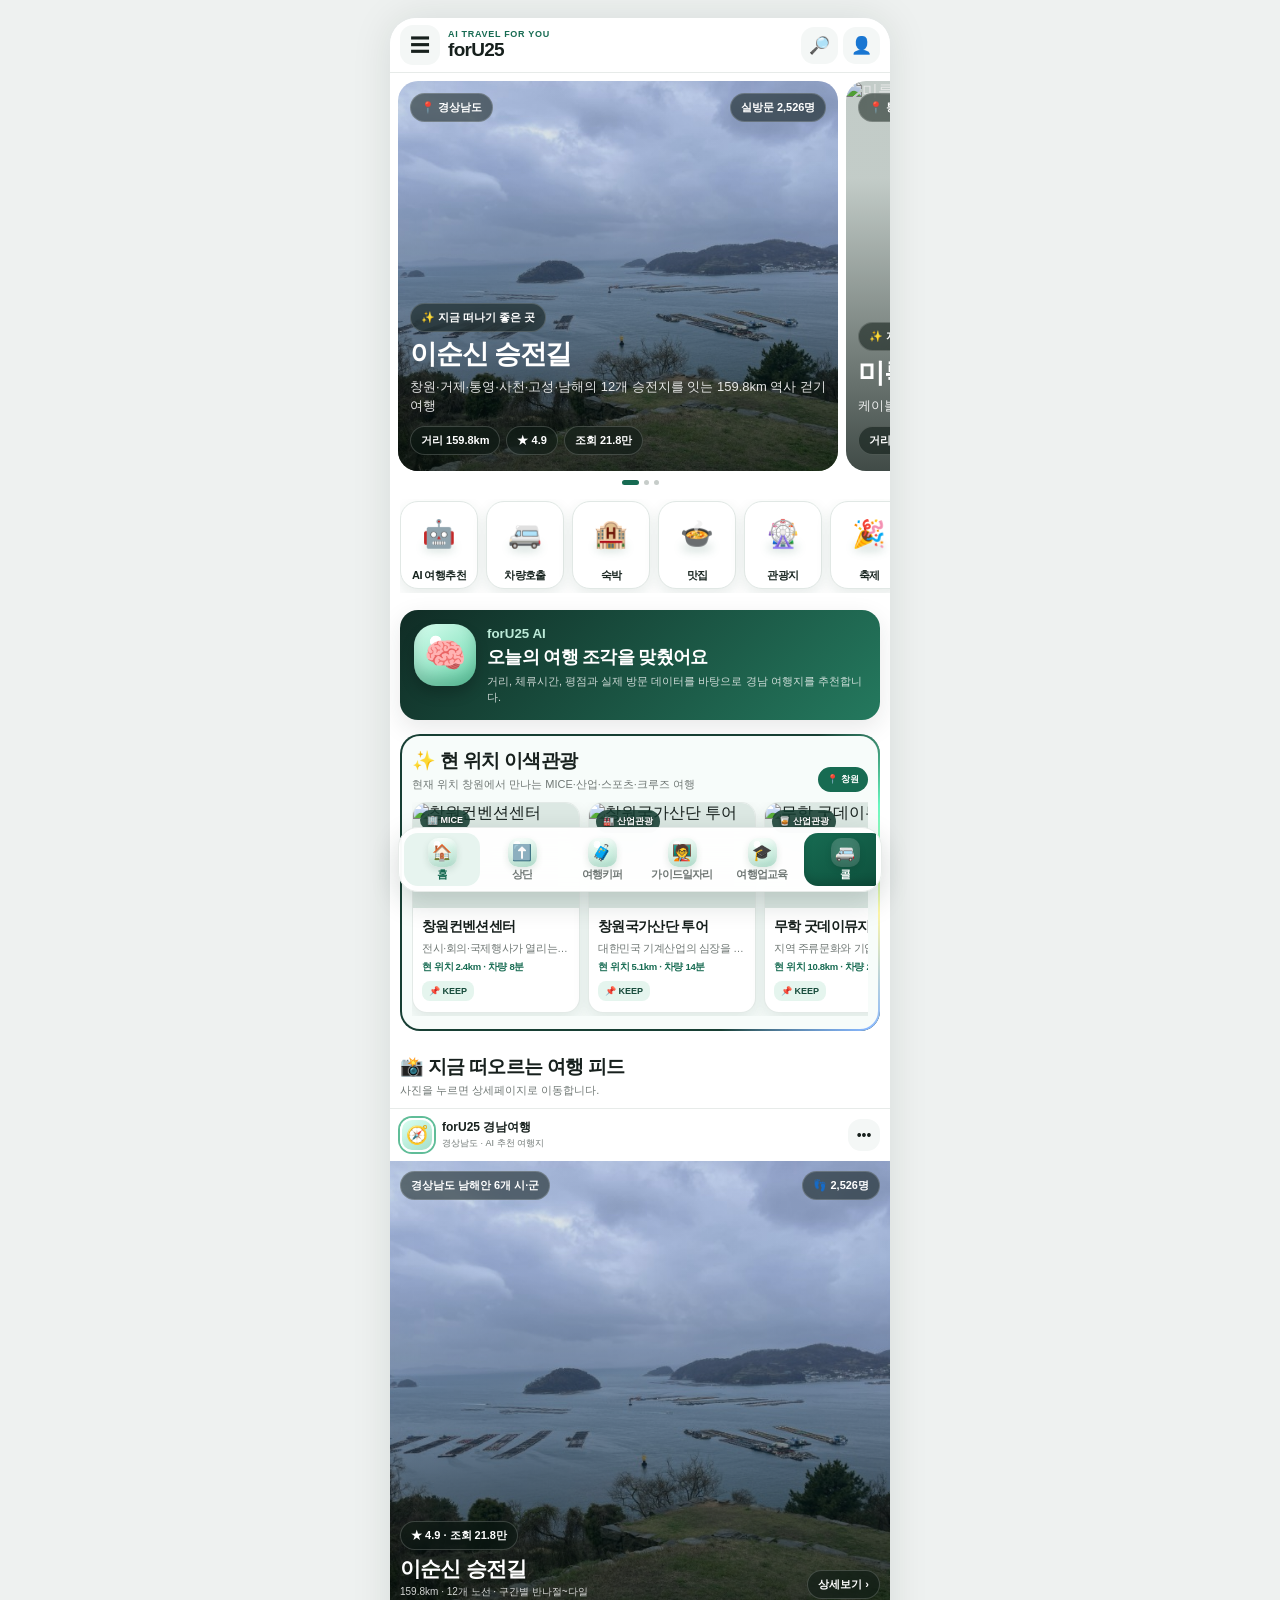
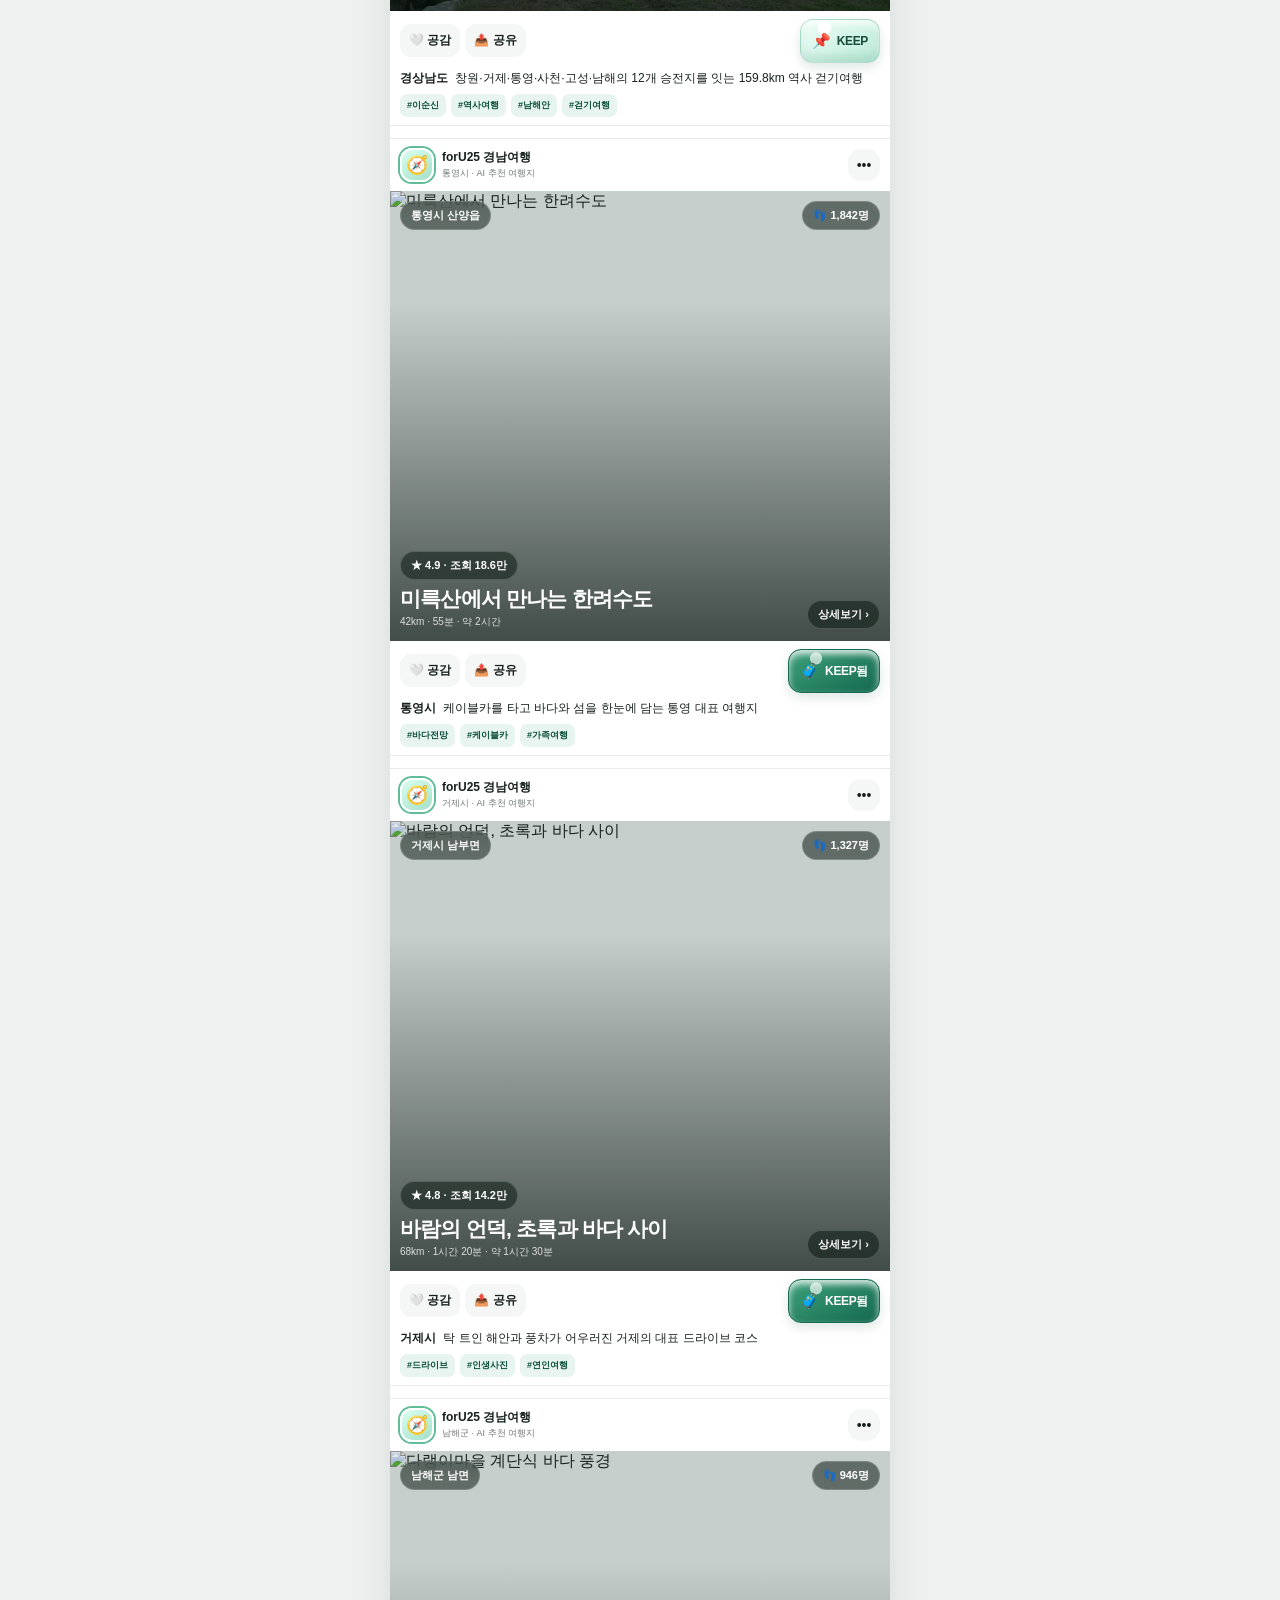
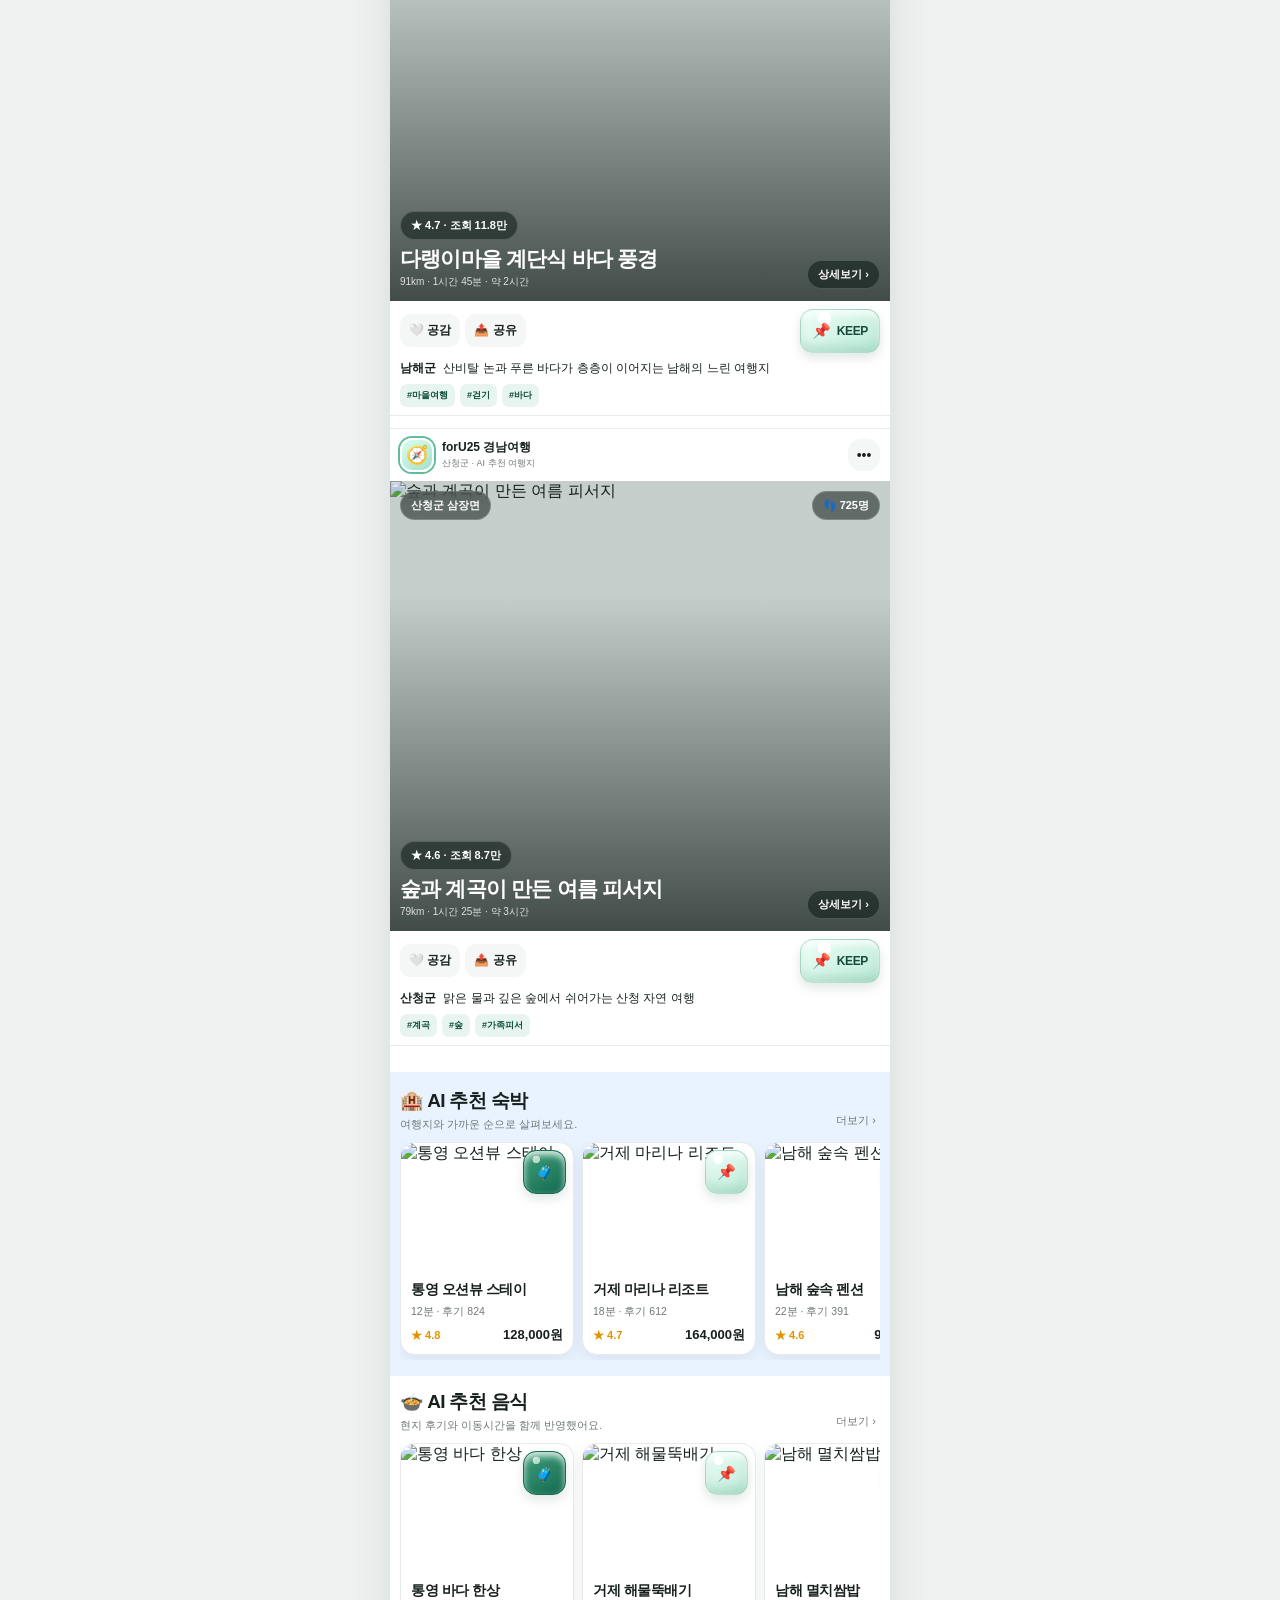
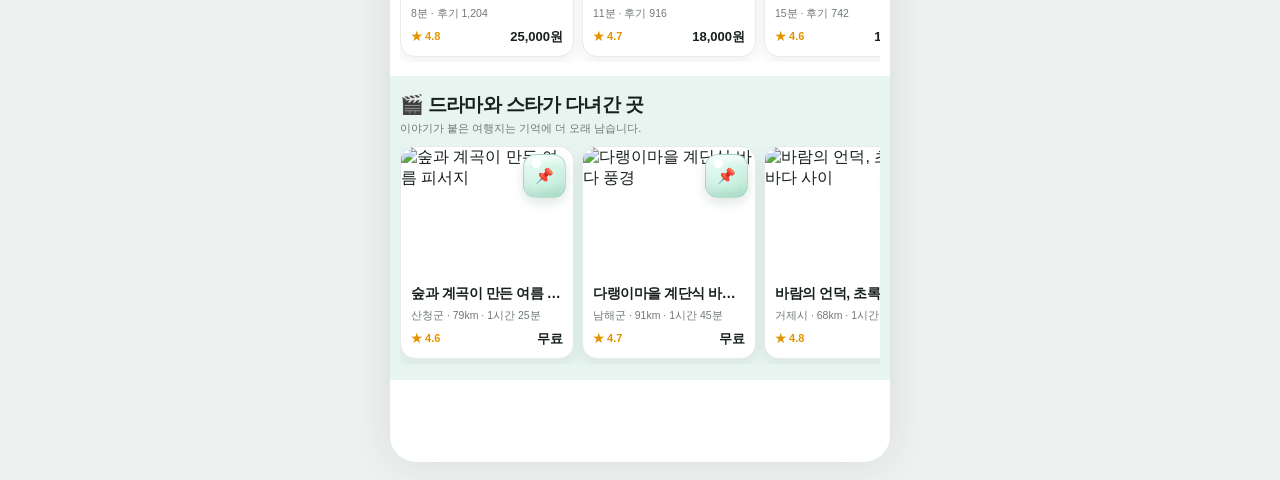
==== index.html @ efe0fae8 "Load improved mobile readability styles" ====
<!DOCTYPE html>
<html lang="ko">
<head>
  <meta charset="UTF-8">
  <meta name="viewport"
        content="width=device-width, initial-scale=1, maximum-scale=1, viewport-fit=cover">
  <meta name="theme-color" content="#ffffff">
  <meta name="description" content="forU25 AI 관광·여행 차량 예약 모바일 웹앱">
  <title>forU25</title>

  <link rel="preconnect" href="https://images.unsplash.com">
  <link rel="preconnect" href="https://upload.wikimedia.org">
  <link rel="preconnect" href="https://tong.visitkorea.or.kr">
  <link rel="stylesheet" href="css/style.css?v=202608241522">
  <link rel="stylesheet" href="css/foru25-enhancements.css?v=202608241522">
  <link rel="stylesheet" href="css/foru25-visual-fixes.css?v=202608241522">
  <link rel="stylesheet" href="css/foru25-keeper-delete.css?v=202608241522">
  <link rel="stylesheet" href="css/foru25-home-fixes.css?v=202608241522">
  <link rel="stylesheet" href="css/foru25-mobile-ux-fixes.css?v=202608241522">
  <link rel="stylesheet" href="css/foru25-readable-type.css?v=202608241522">
  <link rel="stylesheet" href="css/foru25-readable-panels.css?v=202608241522">
</head>
<body>
  <div id="app"></div>

  <script src="js/data.js?v=202608241522"></script>
  <script src="js/foru25-data.js?v=202608241522"></script>
  <script src="js/foru25-visual-fixes.js?v=202608241522"></script>
  <script src="js/foru25-home-data-fixes.js?v=202608241522"></script>

  <script src="js/app.js?v=202608241522"></script>
  <script src="js/foru25-enhancements.js?v=202608241522"></script>
  <script src="js/foru25-user-images-and-delete.js?v=202608241522"></script>
  <script src="js/foru25-home-ui-fixes.js?v=202608241522"></script>
  <script src="js/foru25-interaction-fixes.js?v=202608241522"></script>
  <script src="js/foru25-scroll-position-fixes.js?v=202608241522"></script>
</body>
</html>
---- css/style.css ----
* {
  box-sizing: border-box;
}

:root {
  --ink: #17201d;
  --muted: #707875;
  --line: #e7ebe9;
  --soft: #f4f7f6;
  --white: #ffffff;
  --green: #176b52;
  --green-dark: #0d4f3b;
  --green-soft: #e7f4ef;
  --blue-soft: #e9f3ff;
  --yellow-soft: #fff4d6;
  --coral: #ff715b;
  --shadow: 0 8px 24px rgba(25, 43, 36, 0.10);
}

html {
  scroll-behavior: smooth;
  background: #eef1f0;
}

body {
  margin: 0;
  color: var(--ink);
  background: #eef1f0;
  font-family:
    Pretendard,
    -apple-system,
    BlinkMacSystemFont,
    "Segoe UI",
    sans-serif;
  overflow-x: hidden;
}

button,
input,
select,
textarea {
  font: inherit;
}

button,
a {
  -webkit-tap-highlight-color: transparent;
}

button {
  color: inherit;
  cursor: pointer;
}

a {
  color: inherit;
  text-decoration: none;
}

img {
  display: block;
  max-width: 100%;
}

.app-shell {
  width: min(100%, 500px);
  min-height: 100vh;
  margin: 0 auto;
  overflow: hidden;
  background: var(--white);
  box-shadow: 0 0 40px rgba(20, 40, 32, 0.10);
}

.app-main {
  min-height: 100vh;
  padding-bottom: 82px;
}

.topbar {
  position: sticky;
  top: 0;
  z-index: 100;
  display: grid;
  grid-template-columns: 42px 1fr auto;
  min-height: 54px;
  padding: 7px 10px;
  align-items: center;
  gap: 6px;
  background: rgba(255, 255, 255, 0.96);
  border-bottom: 1px solid var(--line);
  backdrop-filter: blur(16px);
}

.brand {
  min-width: 0;
}

.brand small {
  display: block;
  color: var(--green);
  font-size: 9px;
  font-weight: 900;
  letter-spacing: 0.7px;
}

.brand strong {
  display: block;
  overflow: hidden;
  font-size: 19px;
  letter-spacing: -0.7px;
  text-overflow: ellipsis;
  white-space: nowrap;
}

.icon-button {
  display: grid;
  width: 40px;
  height: 40px;
  padding: 0;
  place-items: center;
  background: var(--soft);
  border: 0;
  border-radius: 13px;
  font-size: 20px;
}

.top-actions {
  display: flex;
  gap: 5px;
}

.top-actions .icon-button {
  width: 37px;
  height: 37px;
  font-size: 17px;
}

.hero-slider,
.horizontal-list,
.story-row,
.gallery-slider {
  display: flex;
  overflow-x: auto;
  scroll-snap-type: x mandatory;
  scrollbar-width: none;
  overscroll-behavior-inline: contain;
}

.hero-slider::-webkit-scrollbar,
.horizontal-list::-webkit-scrollbar,
.story-row::-webkit-scrollbar,
.gallery-slider::-webkit-scrollbar {
  display: none;
}

.hero-slider {
  gap: 8px;
  padding: 8px 8px 4px;
}

.hero-card {
  position: relative;
  flex: 0 0 91%;
  min-height: 390px;
  overflow: hidden;
  color: white;
  background: #d8e1dd;
  border-radius: 20px;
  scroll-snap-align: center;
}

.hero-card img {
  width: 100%;
  height: 390px;
  object-fit: cover;
}

.hero-card::after,
.feed-media::after,
.gallery-item::after {
  position: absolute;
  inset: 0;
  content: "";
  pointer-events: none;
  background: linear-gradient(
    to bottom,
    rgba(6, 17, 13, 0.10) 25%,
    rgba(6, 17, 13, 0.72) 100%
  );
}

.hero-top,
.hero-bottom {
  position: absolute;
  right: 12px;
  left: 12px;
  z-index: 2;
}

.hero-top {
  top: 12px;
  display: flex;
  justify-content: space-between;
}

.hero-bottom {
  bottom: 16px;
}

.pill {
  display: inline-flex;
  min-height: 28px;
  padding: 6px 10px;
  align-items: center;
  gap: 4px;
  color: white;
  background: rgba(12, 25, 20, 0.54);
  border: 1px solid rgba(255, 255, 255, 0.18);
  border-radius: 999px;
  font-size: 11px;
  font-weight: 800;
  backdrop-filter: blur(8px);
}

.hero-bottom h2 {
  margin: 7px 0 7px;
  font-size: 27px;
  line-height: 1.18;
  letter-spacing: -1.2px;
}

.hero-bottom p {
  margin: 0;
  color: rgba(255, 255, 255, 0.88);
  font-size: 13px;
  line-height: 1.45;
}

.meta-row {
  display: flex;
  margin-top: 10px;
  flex-wrap: wrap;
  gap: 6px;
}

.dots {
  display: flex;
  padding: 5px 0 7px;
  justify-content: center;
  gap: 5px;
}

.dot {
  width: 5px;
  height: 5px;
  background: #c7cdca;
  border-radius: 50%;
}

.dot.active {
  width: 17px;
  background: var(--green);
  border-radius: 999px;
}

.section {
  padding: 13px 10px 4px;
}

.section.compact {
  padding-top: 7px;
}

.section.soft-blue {
  margin-top: 10px;
  padding-top: 16px;
  padding-bottom: 16px;
  background: var(--blue-soft);
}

.section.soft-green {
  margin-top: 10px;
  padding-top: 16px;
  padding-bottom: 16px;
  background: var(--green-soft);
}

.section-title {
  display: flex;
  margin-bottom: 10px;
  align-items: flex-end;
  justify-content: space-between;
  gap: 10px;
}

.section-title h2,
.section-title h3 {
  margin: 0;
  letter-spacing: -0.7px;
}

.section-title h2 {
  font-size: 19px;
}

.section-title h3 {
  font-size: 17px;
}

.section-title p {
  margin: 3px 0 0;
  color: var(--muted);
  font-size: 11px;
}

.more-button {
  padding: 4px;
  color: var(--muted);
  background: transparent;
  border: 0;
  font-size: 11px;
}

.story-row {
  gap: 7px;
  padding: 2px 0 4px;
}

.story {
  flex: 0 0 68px;
  min-width: 0;
  padding: 0;
  color: var(--ink);
  text-align: center;
  background: transparent;
  border: 0;
  appearance: none;
  scroll-snap-align: start;
}

.story-icon {
  display: grid;
  width: 60px;
  height: 60px;
  margin: 0 auto 6px;
  place-items: center;
  background:
    radial-gradient(circle at 31% 23%, rgba(255,255,255,.95) 0 9%, transparent 10%),
    linear-gradient(145deg, #edfff8, #aee5cf);
  border: 1px solid rgba(79, 166, 131, 0.22);
  border-radius: 21px;
  box-shadow:
    inset 0 -9px 14px rgba(14, 95, 67, 0.15),
    inset 0 5px 9px rgba(255, 255, 255, 0.82),
    0 6px 13px rgba(27, 74, 57, 0.13);
  font-size: 31px;
  line-height: 1;
  transform: translateZ(0);
}

.story:nth-child(2n) .story-icon {
  background:
    radial-gradient(circle at 34% 26%, #ffffff 0 10%, transparent 11%),
    linear-gradient(145deg, #fff6d9, #ffe29c);
}

.story:nth-child(3n) .story-icon {
  background:
    radial-gradient(circle at 34% 26%, #ffffff 0 10%, transparent 11%),
    linear-gradient(145deg, #e8f1ff, #bed8ff);
}

.story > span:last-child {
  display: block;
  overflow: hidden;
  font-size: 10px;
  font-weight: 800;
  line-height: 1.25;
  text-overflow: ellipsis;
  white-space: nowrap;
}

.story .story-icon {
  display: grid;
  font-size: 31px;
  line-height: 1;
  overflow: visible;
  text-overflow: clip;
  white-space: normal;
}

.ai-banner {
  display: grid;
  padding: 14px;
  grid-template-columns: 62px 1fr;
  gap: 11px;
  background: linear-gradient(135deg, #102c25, #24795e);
  border-radius: 18px;
  color: white;
  box-shadow: var(--shadow);
}

.ai-orb {
  display: grid;
  width: 62px;
  height: 62px;
  place-items: center;
  background:
    radial-gradient(circle at 35% 28%, white 0 9%, transparent 10%),
    linear-gradient(145deg, #d8fff0, #68d5ab);
  border-radius: 22px;
  box-shadow:
    inset 0 -10px 14px rgba(4, 65, 43, 0.22),
    0 8px 14px rgba(0, 0, 0, 0.18);
  font-size: 34px;
}

.ai-banner small {
  color: #bcead8;
  font-weight: 800;
}

.ai-banner h2 {
  margin: 3px 0 5px;
  font-size: 18px;
  letter-spacing: -0.7px;
}

.ai-banner p {
  margin: 0;
  color: rgba(255, 255, 255, 0.78);
  font-size: 11px;
  line-height: 1.45;
}

.feed-card {
  margin: 0 -10px 12px;
  padding-bottom: 8px;
  background: white;
  border-top: 1px solid var(--line);
  border-bottom: 1px solid var(--line);
}

.feed-header {
  display: flex;
  padding: 9px 10px;
  align-items: center;
  justify-content: space-between;
  gap: 10px;
}

.feed-user {
  display: flex;
  min-width: 0;
  align-items: center;
  gap: 8px;
}

.avatar {
  display: grid;
  width: 34px;
  height: 34px;
  flex: 0 0 auto;
  place-items: center;
  background: linear-gradient(145deg, #d9fff1, #a5dfc9);
  border: 2px solid white;
  border-radius: 12px;
  box-shadow: 0 0 0 2px #60bd98;
  font-size: 18px;
}

.feed-user strong,
.feed-user small {
  display: block;
}

.feed-user strong {
  font-size: 12px;
}

.feed-user small {
  margin-top: 1px;
  color: var(--muted);
  font-size: 9px;
}

.feed-media {
  position: relative;
  min-height: 450px;
  overflow: hidden;
  background: #dce4e1;
  cursor: pointer;
}

.feed-media img {
  width: 100%;
  height: 450px;
  object-fit: cover;
}

.feed-overlay-top,
.feed-overlay-bottom {
  position: absolute;
  right: 10px;
  left: 10px;
  z-index: 2;
  display: flex;
  justify-content: space-between;
  gap: 6px;
}

.feed-overlay-top {
  top: 10px;
}

.feed-overlay-bottom {
  bottom: 12px;
  align-items: flex-end;
}

.feed-place {
  max-width: 72%;
  color: white;
}

.feed-place h3 {
  margin: 5px 0 2px;
  font-size: 21px;
  letter-spacing: -0.8px;
}

.feed-place p {
  margin: 0;
  color: rgba(255, 255, 255, 0.82);
  font-size: 10px;
}

.feed-actions {
  display: flex;
  padding: 8px 10px 2px;
  align-items: center;
  justify-content: space-between;
}

.feed-actions-left {
  display: flex;
  gap: 5px;
}

.feed-action {
  display: inline-flex;
  min-height: 33px;
  padding: 6px 9px;
  align-items: center;
  gap: 4px;
  background: var(--soft);
  border: 0;
  border-radius: 11px;
  font-size: 12px;
  font-weight: 800;
}

.feed-caption {
  padding: 4px 10px 2px;
  font-size: 12px;
  line-height: 1.5;
}

.feed-caption strong {
  margin-right: 4px;
}

.tags {
  display: flex;
  padding: 5px 10px 0;
  flex-wrap: wrap;
  gap: 5px;
}

.tag {
  padding: 5px 7px;
  color: var(--green-dark);
  background: var(--green-soft);
  border-radius: 7px;
  font-size: 9px;
  font-weight: 800;
}

.horizontal-list {
  gap: 8px;
  padding-bottom: 5px;
}

.mini-card {
  flex: 0 0 174px;
  overflow: hidden;
  background: white;
  border: 1px solid var(--line);
  border-radius: 15px;
  box-shadow: 0 5px 14px rgba(25, 43, 36, 0.07);
  scroll-snap-align: start;
  cursor: pointer;
}

.mini-card.wide {
  flex-basis: 220px;
}

.mini-card img {
  width: 100%;
  height: 128px;
  object-fit: cover;
}

.mini-card-body {
  padding: 9px;
}

.mini-card-body h3 {
  margin: 0 0 5px;
  overflow: hidden;
  font-size: 13px;
  letter-spacing: -0.4px;
  text-overflow: ellipsis;
  white-space: nowrap;
}

.mini-card-body p {
  margin: 0;
  color: var(--muted);
  font-size: 9px;
  line-height: 1.4;
}

.price-row {
  display: flex;
  margin-top: 7px;
  align-items: center;
  justify-content: space-between;
  gap: 5px;
}

.price-row strong {
  font-size: 12px;
}

.rating {
  color: #e49300;
  font-size: 10px;
  font-weight: 900;
}

.bottom-nav {
  position: fixed;
  right: 50%;
  bottom: max(8px, env(safe-area-inset-bottom));
  z-index: 120;
  display: grid;
  width: min(calc(100% - 16px), 484px);
  min-height: 63px;
  padding: 6px;
  grid-template-columns: repeat(4, 1fr);
  background: rgba(255, 255, 255, 0.96);
  border: 1px solid var(--line);
  border-radius: 20px;
  box-shadow: 0 10px 28px rgba(17, 40, 31, 0.18);
  transform: translateX(50%);
  backdrop-filter: blur(18px);
}

.nav-button {
  display: flex;
  min-width: 0;
  padding: 5px 2px;
  align-items: center;
  flex-direction: column;
  justify-content: center;
  gap: 2px;
  background: transparent;
  border: 0;
  border-radius: 14px;
  color: var(--muted);
}

.nav-button .nav-icon {
  font-size: 21px;
}

.nav-button span:last-child {
  font-size: 9px;
  font-weight: 900;
}

.nav-button.active {
  color: var(--green);
  background: var(--green-soft);
}

.nav-button.call {
  color: white;
  background: linear-gradient(145deg, var(--green), var(--green-dark));
  box-shadow: inset 0 -5px 9px rgba(0, 0, 0, 0.14);
}

.page-hero {
  position: relative;
  min-height: 250px;
  overflow: hidden;
  color: white;
  background: #dce4e1;
}

.page-hero img {
  width: 100%;
  height: 260px;
  object-fit: cover;
}

.page-hero::after {
  position: absolute;
  inset: 0;
  content: "";
  background: linear-gradient(to bottom, rgba(4, 17, 12, 0.08), rgba(4, 17, 12, 0.75));
}

.page-hero-content {
  position: absolute;
  right: 12px;
  bottom: 16px;
  left: 12px;
  z-index: 2;
}

.page-hero-content h1 {
  margin: 5px 0;
  font-size: 27px;
  letter-spacing: -1.1px;
}

.page-hero-content p {
  margin: 0;
  color: rgba(255, 255, 255, 0.83);
  font-size: 11px;
}

.stat-grid {
  display: grid;
  gap: 1px;
  background: var(--line);
  border-top: 1px solid var(--line);
  border-bottom: 1px solid var(--line);
  grid-template-columns: repeat(4, 1fr);
}

.stat {
  padding: 11px 4px;
  text-align: center;
  background: white;
}

.stat small,
.stat strong {
  display: block;
}

.stat small {
  color: var(--muted);
  font-size: 8px;
}

.stat strong {
  margin-top: 3px;
  font-size: 11px;
}

.gallery-slider {
  gap: 6px;
  padding: 8px;
}

.gallery-item {
  position: relative;
  flex: 0 0 86%;
  height: 340px;
  overflow: hidden;
  border-radius: 18px;
  scroll-snap-align: center;
}

.gallery-item img {
  width: 100%;
  height: 100%;
  object-fit: cover;
}

.form-card,
.summary-card,
.profile-card,
.dashboard-card {
  margin: 8px 10px;
  padding: 13px;
  background: white;
  border: 1px solid var(--line);
  border-radius: 17px;
  box-shadow: 0 5px 15px rgba(25, 43, 36, 0.06);
}

.form-group {
  margin-bottom: 12px;
}

.form-group:last-child {
  margin-bottom: 0;
}

.form-group label {
  display: block;
  margin-bottom: 6px;
  font-size: 11px;
  font-weight: 900;
}

.form-control {
  width: 100%;
  min-height: 46px;
  padding: 10px 12px;
  color: var(--ink);
  background: var(--soft);
  border: 1px solid var(--line);
  border-radius: 12px;
  outline: none;
}

.check-grid {
  display: grid;
  gap: 7px;
  grid-template-columns: repeat(2, 1fr);
}

.check-card {
  position: relative;
}

.check-card input {
  position: absolute;
  opacity: 0;
}

.check-card label {
  display: flex;
  min-height: 62px;
  margin: 0;
  padding: 10px;
  align-items: center;
  gap: 8px;
  background: var(--soft);
  border: 1px solid var(--line);
  border-radius: 13px;
  cursor: pointer;
}

.check-card input:checked + label {
  color: var(--green-dark);
  background: var(--green-soft);
  border-color: #80c7aa;
}

.primary-button,
.secondary-button {
  display: flex;
  width: 100%;
  min-height: 49px;
  padding: 11px 14px;
  align-items: center;
  justify-content: center;
  gap: 7px;
  border: 0;
  border-radius: 14px;
  font-weight: 900;
}

.primary-button {
  color: white;
  background: linear-gradient(145deg, var(--green), var(--green-dark));
  box-shadow: 0 8px 17px rgba(23, 107, 82, 0.24);
}

.secondary-button {
  color: var(--green-dark);
  background: var(--green-soft);
}

.vehicle-card {
  position: relative;
  margin: 8px 10px;
  overflow: hidden;
  background: white;
  border: 1px solid var(--line);
  border-radius: 18px;
  box-shadow: var(--shadow);
  cursor: pointer;
}

.vehicle-card img {
  width: 100%;
  height: 210px;
  object-fit: cover;
}

.vehicle-badges {
  position: absolute;
  top: 10px;
  left: 10px;
  display: flex;
  gap: 5px;
}

.badge {
  padding: 6px 8px;
  color: white;
  background: rgba(10, 25, 19, 0.64);
  border-radius: 999px;
  font-size: 9px;
  font-weight: 900;
  backdrop-filter: blur(8px);
}

.badge.ad {
  background: #ff715b;
}

.vehicle-body {
  padding: 12px;
}

.vehicle-title-row {
  display: flex;
  align-items: flex-start;
  justify-content: space-between;
  gap: 10px;
}

.vehicle-title-row h2 {
  margin: 0;
  font-size: 16px;
}

.vehicle-title-row strong {
  flex: 0 0 auto;
  color: var(--green-dark);
  font-size: 15px;
}

.vehicle-body p {
  margin: 5px 0 0;
  color: var(--muted);
  font-size: 10px;
}

.summary-list {
  margin: 0;
  padding: 0;
  list-style: none;
}

.summary-list li {
  display: flex;
  padding: 10px 0;
  align-items: flex-start;
  justify-content: space-between;
  gap: 15px;
  border-bottom: 1px solid var(--line);
  font-size: 11px;
}

.summary-list li:last-child {
  border-bottom: 0;
}

.summary-list span {
  color: var(--muted);
}

.map-placeholder {
  position: relative;
  min-height: 220px;
  overflow: hidden;
  background:
    linear-gradient(45deg, transparent 46%, rgba(23, 107, 82, 0.12) 47% 53%, transparent 54%),
    linear-gradient(-45deg, transparent 46%, rgba(23, 107, 82, 0.08) 47% 53%, transparent 54%),
    #e9f3ef;
  background-size: 42px 42px;
  border-radius: 16px;
}

.map-route {
  position: absolute;
  top: 48%;
  left: 12%;
  width: 74%;
  height: 4px;
  background: var(--green);
  border-radius: 999px;
  transform: rotate(-8deg);
}

.map-pin {
  position: absolute;
  display: grid;
  width: 38px;
  height: 38px;
  place-items: center;
  background: white;
  border-radius: 14px;
  box-shadow: var(--shadow);
  font-size: 20px;
}

.map-pin.start {
  top: 64%;
  left: 8%;
}

.map-pin.end {
  top: 24%;
  right: 8%;
}

.success-orb {
  display: grid;
  width: 104px;
  height: 104px;
  margin: 28px auto 14px;
  place-items: center;
  background:
    radial-gradient(circle at 35% 28%, white 0 8%, transparent 9%),
    linear-gradient(145deg, #dffff3, #6fd5ad);
  border-radius: 34px;
  box-shadow:
    inset 0 -14px 20px rgba(12, 99, 67, 0.18),
    0 14px 25px rgba(18, 96, 67, 0.18);
  font-size: 54px;
}

.center-message {
  padding: 0 20px 20px;
  text-align: center;
}

.center-message h1 {
  margin: 0 0 6px;
  font-size: 24px;
  letter-spacing: -1px;
}

.center-message p {
  margin: 0;
  color: var(--muted);
  font-size: 11px;
  line-height: 1.5;
}

.profile-head {
  display: flex;
  align-items: center;
  gap: 12px;
}

.profile-avatar {
  display: grid;
  width: 70px;
  height: 70px;
  place-items: center;
  background: linear-gradient(145deg, #dffff3, #9bdec4);
  border-radius: 24px;
  box-shadow:
    inset 0 -9px 12px rgba(17, 96, 67, 0.13),
    0 8px 17px rgba(17, 96, 67, 0.13);
  font-size: 38px;
}

.profile-head h1 {
  margin: 0 0 4px;
  font-size: 20px;
}

.profile-head p {
  margin: 0;
  color: var(--muted);
  font-size: 10px;
}

.menu-list {
  margin: 8px 10px;
  overflow: hidden;
  border: 1px solid var(--line);
  border-radius: 17px;
}

.menu-item {
  display: flex;
  width: 100%;
  min-height: 52px;
  padding: 10px 12px;
  align-items: center;
  justify-content: space-between;
  background: white;
  border: 0;
  border-bottom: 1px solid var(--line);
  text-align: left;
}

.menu-item:last-child {
  border-bottom: 0;
}

.menu-item strong {
  font-size: 12px;
}

.menu-item small {
  color: var(--muted);
  font-size: 9px;
}

.dashboard-grid {
  display: grid;
  margin: 8px 10px;
  gap: 8px;
  grid-template-columns: repeat(2, 1fr);
}

.dashboard-card {
  margin: 0;
  min-height: 105px;
}

.dashboard-card span {
  font-size: 27px;
}

.dashboard-card small {
  display: block;
  margin-top: 8px;
  color: var(--muted);
  font-size: 9px;
}

.dashboard-card strong {
  display: block;
  margin-top: 3px;
  font-size: 18px;
}

.empty-state {
  padding: 45px 25px;
  text-align: center;
}

.empty-state .ai-orb {
  margin: 0 auto 14px;
}

.empty-state h2 {
  margin: 0 0 6px;
}

.empty-state p {
  margin: 0;
  color: var(--muted);
  font-size: 11px;
  line-height: 1.5;
}

@media (min-width: 501px) {
  body {
    padding: 18px 0;
  }

  .app-shell {
    min-height: calc(100vh - 36px);
    border-radius: 26px;
  }

  .topbar {
    border-radius: 26px 26px 0 0;
  }
}


/* TOURFORU_QUICK_MENU_REFINEMENT */
.story-row {
  margin-right: -10px;
  padding-right: 10px;
}

.story:active .story-icon {
  transform: scale(0.94);
}

.destination-intro {
  padding: 12px 13px 14px;
  background: #ffffff;
  border-bottom: 1px solid var(--line);
}

.destination-intro h1 {
  margin: 8px 0 6px;
  font-size: 24px;
  line-height: 1.25;
  letter-spacing: -1px;
}

.destination-intro p {
  margin: 0;
  color: var(--muted);
  font-size: 11px;
  line-height: 1.6;
}

.travel-highlight-grid {
  display: grid;
  gap: 7px;
  grid-template-columns: repeat(3, 1fr);
}

.travel-highlight {
  min-height: 105px;
  padding: 11px 8px;
  background: var(--soft);
  border: 1px solid var(--line);
  border-radius: 14px;
}

.travel-highlight span {
  display: block;
  margin-bottom: 7px;
  font-size: 24px;
}

.travel-highlight strong {
  display: block;
  margin-bottom: 4px;
  font-size: 11px;
}

.travel-highlight small {
  display: block;
  color: var(--muted);
  font-size: 9px;
  line-height: 1.4;
}

.itinerary-card {
  margin: 8px 10px;
  padding: 13px;
  background: linear-gradient(145deg, #f3fbf8, #e3f4ed);
  border: 1px solid #cfe6dc;
  border-radius: 17px;
}

.itinerary-head {
  display: flex;
  margin-bottom: 11px;
  align-items: center;
  gap: 9px;
}

.itinerary-head-icon {
  display: grid;
  width: 46px;
  height: 46px;
  flex: 0 0 auto;
  place-items: center;
  background: linear-gradient(145deg, #dffff3, #8edab9);
  border-radius: 16px;
  box-shadow:
    inset 0 -7px 10px rgba(16, 101, 69, 0.14),
    0 5px 11px rgba(16, 101, 69, 0.12);
  font-size: 25px;
}

.itinerary-head h2 {
  margin: 0 0 3px;
  font-size: 15px;
}

.itinerary-head p {
  margin: 0;
  color: var(--muted);
  font-size: 9px;
}

.itinerary-step {
  position: relative;
  display: grid;
  padding: 0 0 13px 54px;
  grid-template-columns: 1fr;
  min-height: 58px;
}

.itinerary-step:last-child {
  padding-bottom: 0;
}

.itinerary-step::before {
  position: absolute;
  top: 8px;
  bottom: -4px;
  left: 21px;
  width: 2px;
  content: "";
  background: #a9d7c3;
}

.itinerary-step:last-child::before {
  display: none;
}

.itinerary-time {
  position: absolute;
  top: 0;
  left: 0;
  display: grid;
  width: 44px;
  min-height: 38px;
  padding: 5px 2px;
  place-items: center;
  color: white;
  background: var(--green);
  border: 3px solid #eef9f4;
  border-radius: 13px;
  font-size: 9px;
  font-weight: 900;
  text-align: center;
  z-index: 2;
}

.itinerary-step strong {
  display: block;
  margin-bottom: 3px;
  font-size: 11px;
}

.itinerary-step p {
  margin: 0;
  color: var(--muted);
  font-size: 9px;
  line-height: 1.45;
}


/* TOURFORU_STORY_ICON_SIZE_FIX */
.story-icon {
  position: relative;
  isolation: isolate;
}

.story-icon::after {
  position: absolute;
  right: 8px;
  bottom: 6px;
  left: 8px;
  z-index: -1;
  height: 9px;
  content: "";
  background: rgba(17, 89, 63, 0.16);
  border-radius: 50%;
  filter: blur(4px);
}

.story:hover .story-icon {
  transform: translateY(-2px) scale(1.03);
}

.story:active .story-icon {
  transform: translateY(1px) scale(0.94);
}

.mini-card[data-route] {
  cursor: pointer;
  transition:
    transform 0.16s ease,
    box-shadow 0.16s ease;
}

.mini-card[data-route]:active {
  transform: scale(0.97);
}

.detail-main-image {
  position: relative;
  height: 310px;
  overflow: hidden;
  background: #dce4e1;
}

.detail-main-image img {
  width: 100%;
  height: 100%;
  object-fit: cover;
}

.detail-main-image::after {
  position: absolute;
  inset: 0;
  content: "";
  pointer-events: none;
  background:
    linear-gradient(
      to bottom,
      rgba(7, 20, 15, 0.05) 35%,
      rgba(7, 20, 15, 0.68) 100%
    );
}

.detail-main-overlay {
  position: absolute;
  right: 12px;
  bottom: 14px;
  left: 12px;
  z-index: 2;
  color: #ffffff;
}

.detail-main-overlay h1 {
  margin: 7px 0 4px;
  font-size: 25px;
  line-height: 1.2;
  letter-spacing: -1px;
}

.detail-main-overlay p {
  margin: 0;
  color: rgba(255, 255, 255, 0.84);
  font-size: 10px;
}

.detail-feature-grid {
  display: grid;
  gap: 7px;
  grid-template-columns: repeat(3, 1fr);
}

.detail-feature {
  min-height: 104px;
  padding: 11px 8px;
  background: var(--soft);
  border: 1px solid var(--line);
  border-radius: 14px;
}

.detail-feature span {
  display: block;
  margin-bottom: 7px;
  font-size: 25px;
}

.detail-feature strong {
  display: block;
  margin-bottom: 4px;
  font-size: 11px;
}

.detail-feature small {
  display: block;
  color: var(--muted);
  font-size: 9px;
  line-height: 1.45;
}


/* =========================================================
   TOURFORU UNIFIED KEEP & GUIDE PROTOTYPE
   ========================================================= */

.keep-3d-button {
  position: relative;
  z-index: 4;
  display: inline-flex;
  min-height: 36px;
  padding: 6px 9px;
  align-items: center;
  justify-content: center;
  gap: 5px;
  color: #174b3b;
  background:
    radial-gradient(circle at 30% 20%, #ffffff 0 10%, transparent 11%),
    linear-gradient(145deg, #effff9, #b9ead6);
  border: 1px solid rgba(37, 130, 94, 0.22);
  border-radius: 13px;
  box-shadow:
    inset 0 -6px 9px rgba(18, 103, 70, 0.13),
    inset 0 4px 7px rgba(255, 255, 255, 0.85),
    0 5px 11px rgba(17, 75, 54, 0.13);
  font-size: 9px;
  font-weight: 900;
}

.keep-3d-button.active {
  color: #ffffff;
  background:
    radial-gradient(circle at 30% 20%, rgba(255,255,255,.65) 0 8%, transparent 9%),
    linear-gradient(145deg, #3b9f78, #176b52);
  border-color: #176b52;
}

.keep-3d-icon {
  font-size: 18px;
  line-height: 1;
}

.mini-media-wrap {
  position: relative;
}

.mini-media-wrap > .keep-3d-button {
  position: absolute;
  top: 7px;
  right: 7px;
  min-width: 37px;
  min-height: 37px;
  padding: 5px;
  border-radius: 13px;
}

.mini-media-wrap > .keep-3d-button span:last-child {
  display: none;
}

.detail-action-grid {
  display: grid;
  gap: 8px;
  grid-template-columns: 105px 1fr;
}

.detail-action-grid .keep-3d-button {
  width: 100%;
  min-height: 49px;
}

.keeper-guide-box {
  margin: 2px 10px 8px;
  padding: 11px 12px;
  color: #174b3b;
  background: #eef9f4;
  border: 1px solid #cfe8dc;
  border-radius: 14px;
}

.keeper-guide-box strong {
  display: block;
  margin-bottom: 4px;
  font-size: 11px;
}

.keeper-guide-box p {
  margin: 0;
  font-size: 9px;
  line-height: 1.5;
}

.keeper-type-section {
  padding-top: 7px;
}

.keeper-item {
  display: grid;
  margin-bottom: 8px;
  padding: 8px;
  grid-template-columns: 34px 78px 1fr;
  align-items: center;
  gap: 8px;
  background: #ffffff;
  border: 1px solid var(--line);
  border-radius: 16px;
  box-shadow: 0 5px 13px rgba(24, 55, 43, 0.06);
}

.keeper-item > img {
  width: 78px;
  height: 86px;
  object-fit: cover;
  border-radius: 12px;
}

.keeper-check {
  display: grid;
  width: 30px;
  height: 30px;
  place-items: center;
  cursor: pointer;
}

.keeper-check input {
  position: absolute;
  opacity: 0;
}

.keeper-checkbox-ui {
  display: grid;
  width: 26px;
  height: 26px;
  place-items: center;
  color: transparent;
  background: #f0f3f2;
  border: 1px solid #d4dcda;
  border-radius: 9px;
  font-size: 13px;
  font-weight: 900;
}

.keeper-check input:checked + .keeper-checkbox-ui {
  color: #ffffff;
  background: var(--green);
  border-color: var(--green);
  box-shadow: 0 4px 9px rgba(23, 107, 82, 0.22);
}

.keeper-item-type {
  margin-bottom: 3px;
  color: var(--green);
  font-size: 9px;
  font-weight: 900;
}

.keeper-item-body > strong,
.keeper-item-body > small {
  display: block;
}

.keeper-item-body > strong {
  font-size: 12px;
}

.keeper-item-body > small {
  margin-top: 2px;
  color: var(--muted);
  font-size: 8px;
}

.keeper-item-body > p {
  margin: 4px 0 7px;
  color: var(--muted);
  font-size: 9px;
}

.keeper-item-actions {
  display: flex;
  gap: 5px;
}

.keeper-item-actions button {
  min-height: 28px;
  padding: 5px 8px;
  color: var(--green-dark);
  background: var(--green-soft);
  border: 0;
  border-radius: 8px;
  font-size: 8px;
  font-weight: 900;
}

.keeper-selection-summary {
  position: sticky;
  bottom: 76px;
  z-index: 80;
  display: flex;
  margin: 10px;
  padding: 11px 13px;
  align-items: center;
  justify-content: space-between;
  color: #ffffff;
  background: rgba(20, 82, 61, 0.94);
  border-radius: 14px;
  box-shadow: 0 8px 20px rgba(14, 62, 45, 0.20);
  backdrop-filter: blur(12px);
}

.keeper-selection-summary span {
  font-size: 10px;
}

.keeper-selection-summary strong {
  font-size: 15px;
}

.guide-match-area {
  display: none;
  padding: 11px;
  background: #f0f8f5;
  border: 1px solid #cce4da;
  border-radius: 14px;
}

.guide-match-area.show {
  display: block;
}

.guide-match-title,
.call-selected-head {
  display: flex;
  margin-bottom: 8px;
  align-items: center;
  justify-content: space-between;
  gap: 8px;
}

.guide-match-title strong,
.guide-match-title small {
  display: block;
}

.guide-match-title strong {
  font-size: 11px;
}

.guide-match-title small {
  margin-top: 2px;
  color: var(--muted);
  font-size: 8px;
}

.secondary-inline-button,
.call-selected-head button {
  flex: 0 0 auto;
  min-height: 32px;
  padding: 6px 9px;
  color: var(--green-dark);
  background: #ffffff;
  border: 1px solid #b8d9cc;
  border-radius: 10px;
  font-size: 9px;
  font-weight: 900;
}

.matched-guide-card {
  display: grid;
  padding: 8px;
  grid-template-columns: 52px 1fr 28px;
  align-items: center;
  gap: 8px;
  background: #ffffff;
  border: 1px solid #bfe1d3;
  border-radius: 13px;
}

.matched-guide-card img {
  width: 52px;
  height: 52px;
  object-fit: cover;
  border-radius: 16px;
}

.matched-guide-card strong,
.matched-guide-card small {
  display: block;
}

.matched-guide-card strong {
  margin-top: 3px;
  font-size: 12px;
}

.matched-guide-card small {
  margin-top: 2px;
  color: var(--muted);
  font-size: 8px;
  line-height: 1.4;
}

.match-check,
.call-item-check {
  display: grid;
  width: 25px;
  height: 25px;
  place-items: center;
  color: #ffffff;
  background: var(--green);
  border-radius: 9px;
  font-size: 11px;
  font-weight: 900;
}

.guide-empty-card {
  display: flex;
  min-height: 54px;
  padding: 9px;
  align-items: center;
  justify-content: center;
  gap: 7px;
  color: var(--muted);
  background: rgba(255, 255, 255, 0.72);
  border: 1px dashed #bfd4cc;
  border-radius: 12px;
}

.guide-empty-card span {
  font-size: 21px;
}

.guide-empty-card p {
  margin: 0;
  font-size: 9px;
}

.call-selected-head label {
  margin: 0;
}

.call-trip-item {
  display: grid;
  margin-bottom: 6px;
  padding: 9px;
  grid-template-columns: 28px 1fr 25px;
  align-items: center;
  gap: 7px;
  background: #f6f9f8;
  border: 1px solid var(--line);
  border-radius: 12px;
}

.call-trip-item > span:first-child {
  font-size: 20px;
}

.call-trip-item strong,
.call-trip-item small {
  display: block;
}

.call-trip-item strong {
  font-size: 10px;
}

.call-trip-item small {
  margin-top: 2px;
  color: var(--muted);
  font-size: 8px;
}

.guide-route-summary {
  margin: 0 10px 8px;
  padding: 11px 12px;
  background: #ffffff;
  border: 1px solid var(--line);
  border-radius: 14px;
}

.guide-route-summary strong {
  display: block;
  margin-bottom: 4px;
  font-size: 10px;
}

.guide-route-summary p {
  margin: 0;
  color: var(--muted);
  font-size: 9px;
  line-height: 1.45;
}

.guide-filter-row {
  display: flex;
  margin-bottom: 9px;
  overflow-x: auto;
  gap: 6px;
  scrollbar-width: none;
}

.guide-filter-row::-webkit-scrollbar {
  display: none;
}

.guide-filter-row button {
  flex: 0 0 auto;
  min-height: 32px;
  padding: 6px 10px;
  color: var(--muted);
  background: #ffffff;
  border: 1px solid var(--line);
  border-radius: 999px;
  font-size: 9px;
  font-weight: 900;
}

.guide-filter-row button.active {
  color: #ffffff;
  background: var(--green);
  border-color: var(--green);
}

.guide-card {
  margin-bottom: 8px;
  overflow: hidden;
  background: #ffffff;
  border: 1px solid var(--line);
  border-radius: 16px;
  box-shadow: 0 5px 14px rgba(24, 55, 43, 0.07);
}

.guide-card.selected {
  border-color: #66b793;
  box-shadow: 0 0 0 2px rgba(55, 159, 116, 0.12);
}

.guide-card-summary {
  display: grid;
  width: 100%;
  padding: 9px;
  grid-template-columns: 66px 1fr 22px;
  align-items: center;
  gap: 9px;
  text-align: left;
  background: #ffffff;
  border: 0;
}

.guide-card-summary img {
  width: 66px;
  height: 70px;
  object-fit: cover;
  border-radius: 17px;
}

.guide-summary-main strong,
.guide-summary-main small {
  display: block;
}

.guide-summary-main strong {
  margin: 4px 0 2px;
  font-size: 13px;
}

.guide-summary-main small {
  color: var(--muted);
  font-size: 8px;
}

.guide-distance {
  color: var(--green);
  font-size: 8px;
  font-weight: 900;
}

.guide-rating-row {
  display: flex;
  margin-top: 5px;
  gap: 5px;
}

.guide-rating-row span {
  padding: 4px 6px;
  color: #805800;
  background: #fff4d5;
  border-radius: 7px;
  font-size: 8px;
  font-weight: 900;
}

.guide-rating-row span:last-child {
  color: var(--green-dark);
  background: var(--green-soft);
}

.guide-expand-icon {
  font-size: 18px;
  transition: transform 0.18s ease;
}

.guide-card.open .guide-expand-icon {
  transform: rotate(180deg);
}

.guide-card-detail {
  display: none;
  padding: 0 11px 11px;
  border-top: 1px solid var(--line);
}

.guide-card-detail.open {
  display: block;
}

.guide-card-detail section {
  padding: 9px 0;
  border-bottom: 1px solid var(--line);
}

.guide-card-detail section:last-of-type {
  border-bottom: 0;
}

.guide-card-detail strong {
  display: block;
  margin-bottom: 4px;
  font-size: 10px;
}

.guide-card-detail p,
.guide-card-detail li {
  color: var(--muted);
  font-size: 9px;
  line-height: 1.5;
}

.guide-card-detail p {
  margin: 0;
}

.guide-card-detail ul {
  margin: 0;
  padding-left: 17px;
}

.primary-button:disabled {
  cursor: not-allowed;
  opacity: 0.46;
  box-shadow: none;
}

@media (max-width: 360px) {
  .keeper-item {
    grid-template-columns: 30px 68px 1fr;
  }

  .keeper-item > img {
    width: 68px;
    height: 78px;
  }

  .detail-action-grid {
    grid-template-columns: 95px 1fr;
  }
}

/* =========================================================
   TOURFORU GUIDE JOBS + SIX ITEM FLOATING NAV PROTOTYPE
   ========================================================= */

.bottom-nav.bottom-nav-scroll {
  display: block;
  padding: 5px;
  overflow: hidden;
}

.bottom-nav-track {
  display: flex;
  width: 100%;
  overflow-x: auto;
  gap: 4px;
  scroll-snap-type: x proximity;
  scrollbar-width: none;
}

.bottom-nav-track::-webkit-scrollbar {
  display: none;
}

.bottom-nav-track .nav-button {
  flex: 0 0 76px;
  min-width: 76px;
  min-height: 53px;
  scroll-snap-align: center;
}

.bottom-nav-track .nav-button.call {
  flex-basis: 82px;
  min-width: 82px;
}

.bottom-nav-track .nav-button > span:last-child {
  overflow: hidden;
  max-width: 72px;
  font-size: 8px;
  text-overflow: ellipsis;
  white-space: nowrap;
}

.nav-icon-3d {
  display: grid;
  width: 29px;
  height: 29px;
  place-items: center;
  background:
    radial-gradient(
      circle at 31% 22%,
      #ffffff 0 11%,
      transparent 12%
    ),
    linear-gradient(145deg, #f4fff9, #bde9d7);
  border-radius: 10px;
  box-shadow:
    inset 0 -5px 8px rgba(20, 99, 69, 0.14),
    inset 0 3px 6px rgba(255, 255, 255, 0.82),
    0 3px 7px rgba(22, 71, 52, 0.12);
  font-size: 16px !important;
  line-height: 1;
}

.nav-button.call .nav-icon-3d {
  background: rgba(255, 255, 255, 0.18);
  box-shadow:
    inset 0 -4px 7px rgba(0, 0, 0, 0.11),
    0 3px 7px rgba(0, 0, 0, 0.09);
}

.nav-button[data-route="guide-jobs"].active {
  color: #674400;
  background: #fff0c7;
}

.nav-button[data-route="training"].active {
  color: #294c87;
  background: #e6efff;
}

.guide-job-summary-grid {
  display: grid;
  margin: 0 10px 9px;
  gap: 7px;
  grid-template-columns: repeat(3, 1fr);
}

.guide-job-summary-grid article {
  min-height: 88px;
  padding: 10px 6px;
  text-align: center;
  background: #ffffff;
  border: 1px solid var(--line);
  border-radius: 14px;
  box-shadow: 0 4px 11px rgba(24, 55, 43, 0.05);
}

.guide-job-summary-grid span,
.guide-job-summary-grid small,
.guide-job-summary-grid strong {
  display: block;
}

.guide-job-summary-grid span {
  font-size: 24px;
}

.guide-job-summary-grid small {
  margin-top: 5px;
  color: var(--muted);
  font-size: 8px;
}

.guide-job-summary-grid strong {
  margin-top: 3px;
  font-size: 14px;
}

.guide-job-card {
  margin-bottom: 8px;
  overflow: hidden;
  background: #ffffff;
  border: 1px solid var(--line);
  border-radius: 17px;
  box-shadow: 0 5px 14px rgba(24, 55, 43, 0.07);
}

.guide-job-card.applied {
  border-color: #66b793;
  box-shadow:
    0 0 0 2px rgba(55, 159, 116, 0.1),
    0 5px 14px rgba(24, 55, 43, 0.07);
}

.guide-job-summary {
  display: grid;
  width: 100%;
  padding: 10px;
  grid-template-columns: 56px 1fr 20px;
  align-items: center;
  gap: 9px;
  text-align: left;
  background: #ffffff;
  border: 0;
}

.guide-job-date {
  display: grid;
  width: 56px;
  height: 62px;
  place-items: center;
  align-content: center;
  color: var(--green-dark);
  background:
    radial-gradient(
      circle at 31% 22%,
      #ffffff 0 10%,
      transparent 11%
    ),
    linear-gradient(145deg, #effff9, #bce9d7);
  border-radius: 16px;
  box-shadow:
    inset 0 -7px 10px rgba(20, 103, 71, 0.13),
    0 5px 10px rgba(22, 71, 52, 0.11);
}

.guide-job-date strong,
.guide-job-date small {
  display: block;
}

.guide-job-date strong {
  font-size: 12px;
}

.guide-job-date small {
  margin-top: 3px;
  font-size: 8px;
}

.guide-job-labels {
  display: flex;
  align-items: center;
  flex-wrap: wrap;
  gap: 5px;
}

.guide-job-labels span {
  padding: 4px 6px;
  color: var(--green-dark);
  background: var(--green-soft);
  border-radius: 7px;
  font-size: 8px;
  font-weight: 900;
}

.guide-job-main h3 {
  margin: 6px 0 3px;
  font-size: 13px;
}

.guide-job-main p {
  margin: 0;
  color: var(--muted);
  font-size: 8px;
}

.guide-job-main > strong {
  display: block;
  margin-top: 5px;
  color: var(--green);
  font-size: 10px;
}

.guide-job-detail {
  display: none;
  padding: 0 11px 11px;
  border-top: 1px solid var(--line);
}

.guide-job-detail.open {
  display: block;
}

.guide-job-card.open .guide-expand-icon {
  transform: rotate(180deg);
}

.guide-job-info-grid {
  display: grid;
  padding: 10px 0;
  gap: 6px;
  grid-template-columns: repeat(2, 1fr);
}

.guide-job-info-grid article {
  padding: 9px;
  background: var(--soft);
  border-radius: 11px;
}

.guide-job-info-grid small,
.guide-job-info-grid strong {
  display: block;
}

.guide-job-info-grid small {
  color: var(--muted);
  font-size: 8px;
}

.guide-job-info-grid strong {
  margin-top: 3px;
  font-size: 10px;
}

.guide-job-course {
  padding: 10px;
  background: #eef8f4;
  border: 1px solid #cee6dc;
  border-radius: 12px;
}

.guide-job-course > strong {
  display: block;
  margin-bottom: 5px;
  font-size: 10px;
}

.guide-job-course ol {
  margin: 0;
  padding-left: 18px;
}

.guide-job-course li {
  padding: 2px 0;
  color: var(--muted);
  font-size: 9px;
  line-height: 1.45;
}

.guide-job-description {
  margin: 9px 0;
  color: var(--muted);
  font-size: 9px;
  line-height: 1.5;
}

@media (max-width: 360px) {
  .bottom-nav-track .nav-button {
    flex-basis: 71px;
    min-width: 71px;
  }

  .guide-job-summary {
    grid-template-columns: 51px 1fr 18px;
  }

  .guide-job-date {
    width: 51px;
    height: 58px;
  }
}


/* =========================================================
   TOURFORU GUIDE JOBS + SIX ITEM FLOATING NAV PROTOTYPE
   ========================================================= */

.bottom-nav.bottom-nav-scroll {
  display: block;
  padding: 5px;
  overflow: hidden;
}

.bottom-nav-track {
  display: flex;
  width: 100%;
  overflow-x: auto;
  gap: 4px;
  scroll-snap-type: x proximity;
  scrollbar-width: none;
}

.bottom-nav-track::-webkit-scrollbar {
  display: none;
}

.bottom-nav-track .nav-button {
  flex: 0 0 76px;
  min-width: 76px;
  min-height: 53px;
  scroll-snap-align: center;
}

.bottom-nav-track .nav-button.call {
  flex-basis: 82px;
  min-width: 82px;
}

.bottom-nav-track .nav-button > span:last-child {
  overflow: hidden;
  max-width: 72px;
  font-size: 8px;
  text-overflow: ellipsis;
  white-space: nowrap;
}

.nav-icon-3d {
  display: grid;
  width: 29px;
  height: 29px;
  place-items: center;
  background:
    radial-gradient(
      circle at 31% 22%,
      #ffffff 0 11%,
      transparent 12%
    ),
    linear-gradient(145deg, #f4fff9, #bde9d7);
  border-radius: 10px;
  box-shadow:
    inset 0 -5px 8px rgba(20, 99, 69, 0.14),
    inset 0 3px 6px rgba(255, 255, 255, 0.82),
    0 3px 7px rgba(22, 71, 52, 0.12);
  font-size: 16px !important;
  line-height: 1;
}

.nav-button.call .nav-icon-3d {
  background: rgba(255, 255, 255, 0.18);
  box-shadow:
    inset 0 -4px 7px rgba(0, 0, 0, 0.11),
    0 3px 7px rgba(0, 0, 0, 0.09);
}

.nav-button[data-route="guide-jobs"].active {
  color: #674400;
  background: #fff0c7;
}

.nav-button[data-route="training"].active {
  color: #294c87;
  background: #e6efff;
}

.guide-job-summary-grid {
  display: grid;
  margin: 0 10px 9px;
  gap: 7px;
  grid-template-columns: repeat(3, 1fr);
}

.guide-job-summary-grid article {
  min-height: 88px;
  padding: 10px 6px;
  text-align: center;
  background: #ffffff;
  border: 1px solid var(--line);
  border-radius: 14px;
  box-shadow: 0 4px 11px rgba(24, 55, 43, 0.05);
}

.guide-job-summary-grid span,
.guide-job-summary-grid small,
.guide-job-summary-grid strong {
  display: block;
}

.guide-job-summary-grid span {
  font-size: 24px;
}

.guide-job-summary-grid small {
  margin-top: 5px;
  color: var(--muted);
  font-size: 8px;
}

.guide-job-summary-grid strong {
  margin-top: 3px;
  font-size: 14px;
}

.guide-job-card {
  margin-bottom: 8px;
  overflow: hidden;
  background: #ffffff;
  border: 1px solid var(--line);
  border-radius: 17px;
  box-shadow: 0 5px 14px rgba(24, 55, 43, 0.07);
}

.guide-job-card.applied {
  border-color: #66b793;
  box-shadow:
    0 0 0 2px rgba(55, 159, 116, 0.1),
    0 5px 14px rgba(24, 55, 43, 0.07);
}

.guide-job-summary {
  display: grid;
  width: 100%;
  padding: 10px;
  grid-template-columns: 56px 1fr 20px;
  align-items: center;
  gap: 9px;
  text-align: left;
  background: #ffffff;
  border: 0;
}

.guide-job-date {
  display: grid;
  width: 56px;
  height: 62px;
  place-items: center;
  align-content: center;
  color: var(--green-dark);
  background:
    radial-gradient(
      circle at 31% 22%,
      #ffffff 0 10%,
      transparent 11%
    ),
    linear-gradient(145deg, #effff9, #bce9d7);
  border-radius: 16px;
  box-shadow:
    inset 0 -7px 10px rgba(20, 103, 71, 0.13),
    0 5px 10px rgba(22, 71, 52, 0.11);
}

.guide-job-date strong,
.guide-job-date small {
  display: block;
}

.guide-job-date strong {
  font-size: 12px;
}

.guide-job-date small {
  margin-top: 3px;
  font-size: 8px;
}

.guide-job-labels {
  display: flex;
  align-items: center;
  flex-wrap: wrap;
  gap: 5px;
}

.guide-job-labels span {
  padding: 4px 6px;
  color: var(--green-dark);
  background: var(--green-soft);
  border-radius: 7px;
  font-size: 8px;
  font-weight: 900;
}

.guide-job-main h3 {
  margin: 6px 0 3px;
  font-size: 13px;
}

.guide-job-main p {
  margin: 0;
  color: var(--muted);
  font-size: 8px;
}

.guide-job-main > strong {
  display: block;
  margin-top: 5px;
  color: var(--green);
  font-size: 10px;
}

.guide-job-detail {
  display: none;
  padding: 0 11px 11px;
  border-top: 1px solid var(--line);
}

.guide-job-detail.open {
  display: block;
}

.guide-job-card.open .guide-expand-icon {
  transform: rotate(180deg);
}

.guide-job-info-grid {
  display: grid;
  padding: 10px 0;
  gap: 6px;
  grid-template-columns: repeat(2, 1fr);
}

.guide-job-info-grid article {
  padding: 9px;
  background: var(--soft);
  border-radius: 11px;
}

.guide-job-info-grid small,
.guide-job-info-grid strong {
  display: block;
}

.guide-job-info-grid small {
  color: var(--muted);
  font-size: 8px;
}

.guide-job-info-grid strong {
  margin-top: 3px;
  font-size: 10px;
}

.guide-job-course {
  padding: 10px;
  background: #eef8f4;
  border: 1px solid #cee6dc;
  border-radius: 12px;
}

.guide-job-course > strong {
  display: block;
  margin-bottom: 5px;
  font-size: 10px;
}

.guide-job-course ol {
  margin: 0;
  padding-left: 18px;
}

.guide-job-course li {
  padding: 2px 0;
  color: var(--muted);
  font-size: 9px;
  line-height: 1.45;
}

.guide-job-description {
  margin: 9px 0;
  color: var(--muted);
  font-size: 9px;
  line-height: 1.5;
}

@media (max-width: 360px) {
  .bottom-nav-track .nav-button {
    flex-basis: 71px;
    min-width: 71px;
  }

  .guide-job-summary {
    grid-template-columns: 51px 1fr 18px;
  }

  .guide-job-date {
    width: 51px;
    height: 58px;
  }
}
---- css/foru25-enhancements.css ----
/* forU25 prototype enhancements */
.foru-special-shell{position:relative;margin:10px;padding:2px;overflow:hidden;border-radius:20px;background:#173f34;isolation:isolate}.foru-special-shell::before{position:absolute;inset:-55%;z-index:-2;content:"";background:conic-gradient(from 0deg,transparent 0 14%,#68f7c0 20%,#fff7a8 27%,#89b8ff 34%,transparent 42% 100%);animation:foru-border-orbit 5.5s linear infinite}.foru-special-shell::after{position:absolute;inset:2px;z-index:-1;content:"";background:#f7fcfa;border-radius:18px}.foru-special-inner{padding:12px 10px 13px}.foru-location-chip{flex:0 0 auto;padding:6px 9px;color:#fff;background:#176b52;border-radius:999px;font-size:9px;font-weight:900}.foru-special-list{display:flex;margin-top:9px;padding-bottom:3px;overflow-x:auto;gap:8px;scroll-snap-type:x proximity;scrollbar-width:none}.foru-special-list::-webkit-scrollbar{display:none}.foru-special-card{flex:0 0 168px;padding:0;overflow:hidden;text-align:left;background:#fff;border:1px solid rgba(24,80,61,.12);border-radius:15px;box-shadow:0 7px 16px rgba(21,68,51,.10);scroll-snap-align:start}.foru-special-media{position:relative;height:105px;overflow:hidden}.foru-special-media img{width:100%;height:100%;object-fit:cover}.foru-special-badge{position:absolute;top:7px;left:7px;padding:5px 7px;color:#fff;background:rgba(20,60,48,.86);border-radius:999px;font-size:8px;font-weight:900}.foru-special-body{position:relative;padding:9px}.foru-special-body strong{display:block;font-size:11px}.foru-special-body p{min-height:31px;margin:5px 0;color:var(--muted);font-size:8px;line-height:1.45}.foru-special-body small{color:#176b52;font-size:8px;font-weight:800}.foru-keep-chip{display:inline-flex;margin-top:7px;padding:5px 7px;color:#174b3b;background:#e5f5ee;border-radius:8px;font-size:8px;font-weight:900}@keyframes foru-border-orbit{to{transform:rotate(1turn)}}
.victory-detail{padding-top:12px}.victory-lead{padding:15px;color:#fff;background:linear-gradient(135deg,#153f34,#2f765d);border-radius:17px}.victory-lead>span{color:#ffe79a;font-size:9px;font-weight:900}.victory-lead h2{margin:7px 0 6px;font-size:18px;line-height:1.25}.victory-lead p{margin:0;color:rgba(255,255,255,.82);font-size:9px;line-height:1.65}.victory-highlight-grid{display:grid;margin-top:9px;gap:7px;grid-template-columns:repeat(3,1fr)}.victory-highlight-grid article{min-height:115px;padding:10px 8px;background:#fff;border:1px solid var(--line);border-radius:14px}.victory-highlight-grid span{display:block;font-size:24px}.victory-highlight-grid strong{display:block;margin-top:6px;font-size:10px}.victory-highlight-grid p{margin:4px 0 0;color:var(--muted);font-size:8px;line-height:1.45}.victory-route-head{display:flex;margin-top:12px;align-items:flex-end;justify-content:space-between;gap:8px}.victory-route-head h2{margin:0;font-size:15px}.victory-route-head p{margin:3px 0 0;color:var(--muted);font-size:8px}.victory-route-head>strong{color:#176b52;font-size:16px}.victory-route-list{display:grid;margin-top:8px;gap:6px;grid-template-columns:repeat(2,1fr)}.victory-route-list article{display:grid;min-height:70px;padding:9px;grid-template-columns:38px 1fr;align-items:center;gap:7px;background:#f4faf7;border:1px solid #d6e9e1;border-radius:13px}.victory-route-list article>span{display:grid;width:38px;height:38px;place-items:center;color:#fff;background:#176b52;border-radius:11px;font-size:9px;font-weight:900}.victory-route-list strong,.victory-route-list small{display:block}.victory-route-list strong{font-size:8px;line-height:1.4}.victory-route-list small{margin-top:4px;color:#176b52;font-size:8px;font-weight:900}.victory-program{display:grid;margin-top:9px;padding:11px;grid-template-columns:38px 1fr;gap:8px;background:#fff7db;border:1px solid #f0d98b;border-radius:14px}.victory-program>span{font-size:28px}.victory-program strong{font-size:11px}.victory-program p{margin:4px 0 0;color:#665a35;font-size:8px;line-height:1.5}.victory-connections{margin-top:9px;padding:10px;background:#eef5ff;border-radius:13px}.victory-connections>strong{display:block;margin-bottom:6px;font-size:10px}.victory-connections div{display:flex;flex-wrap:wrap;gap:5px}.victory-connections span{padding:5px 7px;color:#294c87;background:#fff;border-radius:8px;font-size:8px;font-weight:900}
.foru-people-guide{margin:4px 0 8px;color:#176b52;font-size:9px;font-weight:800}.foru-people-grid{display:grid;gap:8px;grid-template-columns:repeat(2,1fr)}.foru-people-grid label span{display:block;margin-bottom:5px;font-size:9px;font-weight:900}.foru-total-people{margin-top:8px;padding:8px 10px;color:#176b52;background:#eef8f4;border-radius:10px;font-size:9px}.foru-total-people.invalid{color:#9a3d2f;background:#fff0ec}
.foru-special-modal{position:fixed;inset:0;z-index:9999;display:grid;padding:18px;place-items:center;background:rgba(6,25,19,.62);backdrop-filter:blur(5px)}.foru-special-dialog{position:relative;width:min(360px,100%);padding:12px;background:#fff;border-radius:20px;box-shadow:0 20px 60px rgba(0,0,0,.28)}.foru-special-dialog img{width:100%;height:190px;object-fit:cover;border-radius:15px}.foru-special-dialog>span{display:inline-block;margin-top:10px;padding:5px 7px;color:#176b52;background:#e6f5ef;border-radius:8px;font-size:8px;font-weight:900}.foru-special-dialog h2{margin:7px 0 5px;font-size:18px}.foru-special-dialog p{color:var(--muted);font-size:9px;line-height:1.55}.foru-special-dialog>div{display:flex;margin:8px 0;gap:6px}.foru-special-dialog>div strong{padding:6px 8px;background:var(--soft);border-radius:8px;font-size:9px}.foru-special-close{position:absolute;top:18px;right:18px;z-index:2;width:32px;height:32px;color:#fff;background:rgba(0,0,0,.58);border:0;border-radius:50%;font-size:20px}@media(prefers-reduced-motion:reduce){.foru-special-shell::before{animation:none}}
---- css/foru25-visual-fixes.css ----
/* forU25 visual corrections */

/* The former placeholder SVGs contained baked-in white labels. Real photos now replace them. */
.foru-special-media img,
.hero-card img,
.feed-media img,
.gallery-item img {
  object-fit: cover;
  object-position: center;
}

.foru-special-media::after,
.hero-card::before,
.feed-media::before {
  content: none !important;
}

.foru-special-detail-page .app-main {
  padding-bottom: 24px;
}

.foru-special-detail-gallery {
  margin-top: 0;
}

.foru-special-detail-gallery .gallery-item {
  min-width: 86%;
}

.foru-special-detail-gallery img {
  width: 100%;
  height: 260px;
  border-radius: 0 0 18px 18px;
}

.foru-special-detail-page .destination-intro {
  padding-top: 16px;
}

.foru-special-detail-page .stat-grid {
  margin-bottom: 8px;
}

.foru-special-detail-page .itinerary-card,
.foru-special-detail-page .summary-card {
  margin-left: 10px;
  margin-right: 10px;
}

.foru-special-detail-page .detail-action-grid {
  display: grid;
  grid-template-columns: 118px 1fr;
  gap: 8px;
}

.foru-special-detail-page .keep-3d-button,
.foru-special-detail-page .primary-button {
  min-height: 48px;
}

.foru-special-card .foru-special-media {
  background: #dce8e3;
}

.foru-special-card .foru-special-media img {
  width: 100%;
  height: 118px;
}

.foru-special-card .foru-special-badge {
  text-shadow: 0 1px 3px rgba(0,0,0,.55);
}

@media (max-width: 420px) {
  .foru-special-detail-gallery img {
    height: 230px;
  }

  .foru-special-detail-page .detail-action-grid {
    grid-template-columns: 105px 1fr;
  }
}
---- css/foru25-keeper-delete.css ----
/* forU25 KEEP selection deletion */
.foru-keeper-delete-bar {
  display: flex;
  align-items: center;
  justify-content: space-between;
  gap: 10px;
  margin: 0 10px 12px;
  padding: 12px;
  background: linear-gradient(145deg, #fff8f6, #ffffff);
  border: 1px solid #f0c9c1;
  border-radius: 15px;
  box-shadow: 0 5px 14px rgba(104, 48, 35, 0.07);
}

.foru-keeper-delete-bar strong,
.foru-keeper-delete-bar small {
  display: block;
}

.foru-keeper-delete-bar strong {
  font-size: 12px;
}

.foru-keeper-delete-bar small {
  margin-top: 4px;
  color: var(--muted);
  font-size: 8px;
  line-height: 1.45;
}

.foru-keeper-delete-bar button {
  flex: 0 0 auto;
  min-height: 38px;
  padding: 0 12px;
  color: #8d2f22;
  background: #fff0ec;
  border: 1px solid #efbcb2;
  border-radius: 11px;
  font-size: 10px;
  font-weight: 900;
}

.foru-keeper-delete-bar button:active {
  transform: translateY(1px);
}
---- css/foru25-home-fixes.css ----
/* forU25 home navigation, category and search prototype */

.foru-category-page {
  min-height: 100vh;
}

.foru-category-hero {
  display: flex;
  margin: 10px;
  padding: 16px;
  align-items: center;
  gap: 12px;
  color: #ffffff;
  background:
    linear-gradient(135deg, #153e31, #34765f);
  border-radius: 20px;
  box-shadow: 0 10px 24px rgba(17, 62, 47, 0.18);
}

.foru-category-hero > span {
  display: grid;
  width: 60px;
  height: 60px;
  flex: 0 0 60px;
  place-items: center;
  font-size: 31px;
  background:
    radial-gradient(
      circle at 30% 24%,
      #ffffff 0 9%,
      transparent 10%
    ),
    linear-gradient(145deg, #eafff6, #8cdbbd);
  border-radius: 18px;
  box-shadow:
    inset 0 -8px 13px rgba(20, 91, 65, 0.18),
    0 6px 13px rgba(0, 0, 0, 0.12);
}

.foru-category-hero small {
  font-size: 9px;
  font-weight: 900;
  letter-spacing: 0.08em;
}

.foru-category-hero h1 {
  margin: 4px 0;
  font-size: 18px;
  line-height: 1.25;
}

.foru-category-hero p {
  margin: 0;
  opacity: 0.86;
  font-size: 10px;
  line-height: 1.45;
}

.foru-category-list {
  display: grid;
  gap: 10px;
}

.foru-category-card {
  overflow: hidden;
  background: #ffffff;
  border: 1px solid #dce5e1;
  border-radius: 18px;
  box-shadow: 0 7px 18px rgba(30, 69, 54, 0.08);
  cursor: pointer;
}

.foru-category-image {
  height: 190px;
  overflow: hidden;
  background: #e4ece8;
}

.foru-category-image img {
  width: 100%;
  height: 100%;
  object-fit: cover;
}

.foru-category-body {
  padding: 13px;
}

.foru-category-badges {
  display: flex;
  justify-content: space-between;
  gap: 6px;
}

.foru-category-badges span {
  padding: 5px 8px;
  color: #225c47;
  background: #e9f6f0;
  border-radius: 999px;
  font-size: 9px;
  font-weight: 900;
}

.foru-category-body h2 {
  margin: 10px 0 5px;
  font-size: 17px;
}

.foru-category-body p {
  display: -webkit-box;
  overflow: hidden;
  margin: 0;
  color: #5d6c66;
  font-size: 11px;
  line-height: 1.55;
  -webkit-box-orient: vertical;
  -webkit-line-clamp: 2;
}

.foru-category-meta {
  display: flex;
  margin-top: 10px;
  flex-wrap: wrap;
  gap: 6px;
}

.foru-category-meta span {
  padding: 5px 7px;
  color: #55635e;
  background: #f3f6f5;
  border-radius: 8px;
  font-size: 9px;
}

.foru-category-price {
  display: flex;
  margin-top: 11px;
  justify-content: space-between;
  align-items: center;
}

.foru-category-price strong {
  color: #1f684d;
  font-size: 14px;
}

.foru-category-price span {
  color: #1f684d;
  font-size: 10px;
  font-weight: 900;
}

.foru-search-layer {
  position: fixed;
  z-index: 9999;
  inset: 0;
  display: flex;
  justify-content: center;
  align-items: flex-start;
  padding: 18px 10px;
  background: rgba(12, 28, 22, 0.72);
  backdrop-filter: blur(10px);
}

.foru-search-panel {
  width: min(100%, 520px);
  max-height: calc(100vh - 36px);
  overflow-y: auto;
  padding: 13px;
  background: #f7faf8;
  border-radius: 24px;
  box-shadow: 0 22px 60px rgba(0, 0, 0, 0.3);
}

.foru-search-head {
  display: flex;
  align-items: center;
  gap: 10px;
}

.foru-search-head > button {
  display: grid;
  width: 42px;
  height: 42px;
  place-items: center;
  background: #ffffff;
  border: 0;
  border-radius: 14px;
  box-shadow: 0 5px 12px rgba(30, 69, 54, 0.09);
  font-size: 19px;
}

.foru-search-head small,
.foru-search-head strong {
  display: block;
}

.foru-search-head small {
  color: #35745c;
  font-size: 9px;
  font-weight: 900;
  letter-spacing: 0.09em;
}

.foru-search-head strong {
  margin-top: 2px;
  font-size: 18px;
}

.foru-search-form {
  display: grid;
  margin-top: 13px;
  padding: 5px;
  grid-template-columns: 35px 1fr auto;
  align-items: center;
  background: #ffffff;
  border: 2px solid #4c9276;
  border-radius: 16px;
}

.foru-search-form > span {
  text-align: center;
}

.foru-search-form input {
  min-width: 0;
  padding: 10px 3px;
  background: transparent;
  border: 0;
  outline: 0;
  font-size: 14px;
}

.foru-search-form button {
  padding: 10px 14px;
  color: #ffffff;
  background: #245f49;
  border: 0;
  border-radius: 11px;
  font-weight: 900;
}

.foru-search-chips {
  display: flex;
  margin-top: 9px;
  overflow-x: auto;
  gap: 6px;
  scrollbar-width: none;
}

.foru-search-chips::-webkit-scrollbar {
  display: none;
}

.foru-search-chips button {
  flex: 0 0 auto;
  padding: 7px 11px;
  color: #2b624e;
  background: #e5f3ed;
  border: 0;
  border-radius: 999px;
  font-size: 10px;
  font-weight: 900;
}

.foru-search-results {
  display: grid;
  margin-top: 12px;
  gap: 8px;
}

.foru-search-guide {
  padding: 35px 15px;
  text-align: center;
  background: #ffffff;
  border: 1px solid #dbe7e2;
  border-radius: 17px;
}

.foru-search-guide span,
.foru-search-guide strong,
.foru-search-guide p {
  display: block;
}

.foru-search-guide span {
  font-size: 30px;
}

.foru-search-guide strong {
  margin-top: 8px;
}

.foru-search-guide p {
  margin: 5px 0 0;
  color: #68766f;
  font-size: 10px;
}

.foru-search-result {
  display: grid;
  width: 100%;
  padding: 8px;
  grid-template-columns: 94px 1fr;
  align-items: center;
  gap: 10px;
  text-align: left;
  background: #ffffff;
  border: 1px solid #dbe5e1;
  border-radius: 16px;
  box-shadow: 0 5px 13px rgba(30, 69, 54, 0.07);
}

.foru-search-result img {
  width: 94px;
  height: 94px;
  object-fit: cover;
  border-radius: 13px;
}

.foru-search-result small,
.foru-search-result strong,
.foru-search-result p,
.foru-search-result span {
  display: block;
}

.foru-search-result small {
  color: #347159;
  font-size: 9px;
  font-weight: 900;
}

.foru-search-result strong {
  margin-top: 4px;
  font-size: 14px;
}

.foru-search-result p {
  display: -webkit-box;
  overflow: hidden;
  margin: 4px 0;
  color: #637069;
  font-size: 9px;
  line-height: 1.4;
  -webkit-box-orient: vertical;
  -webkit-line-clamp: 2;
}

.foru-search-result span {
  color: #236148;
  font-size: 9px;
  font-weight: 900;
}

@media (max-width: 380px) {
  .foru-category-image {
    height: 165px;
  }

  .foru-search-result {
    grid-template-columns: 82px 1fr;
  }

  .foru-search-result img {
    width: 82px;
    height: 82px;
  }
}
---- css/foru25-mobile-ux-fixes.css ----
/* forU25 mobile UX refinements: readable cards and floating navigation */

/* 현 위치 이색관광 카드: 모바일에서도 제목/설명이 읽히도록 확대 */
.foru-special-body {
  padding: 10px 9px 11px;
}

.foru-special-body strong {
  display: block;
  overflow: hidden;
  font-size: 14px !important;
  font-weight: 900;
  line-height: 1.25;
  letter-spacing: -0.045em;
  text-overflow: ellipsis;
  white-space: nowrap;
}

.foru-special-body p {
  display: block;
  overflow: hidden;
  min-height: 0 !important;
  margin: 6px 0 5px !important;
  color: var(--muted);
  font-size: 10.5px !important;
  line-height: 1.35;
  letter-spacing: -0.035em;
  text-overflow: ellipsis;
  white-space: nowrap;
}

.foru-special-body small {
  display: block;
  overflow: hidden;
  font-size: 9.5px !important;
  line-height: 1.3;
  letter-spacing: -0.035em;
  text-overflow: ellipsis;
  white-space: nowrap;
}

.foru-special-badge {
  font-size: 9px !important;
}

.foru-keep-chip {
  font-size: 9px !important;
}

/* 하단 플로팅 메인 메뉴: 글자를 키우되 무조건 한 줄 */
.bottom-nav-track .nav-button,
.bottom-nav .nav-button {
  min-width: 64px;
}

.bottom-nav-track .nav-button > span:last-child,
.bottom-nav .nav-button > span:last-child {
  display: block;
  overflow: hidden;
  max-width: 72px !important;
  font-size: 10px !important;
  font-weight: 900;
  line-height: 1.15;
  letter-spacing: -0.075em;
  text-overflow: ellipsis;
  white-space: nowrap !important;
}

.bottom-nav-track .nav-button.call > span:last-child,
.bottom-nav .nav-button.call > span:last-child {
  color: inherit;
}

/* 홈 상단 원형 바로가기 메뉴도 한 줄 유지 */
.story > span:last-child {
  display: block;
  overflow: hidden;
  max-width: 68px;
  font-size: 10px !important;
  font-weight: 900;
  letter-spacing: -0.065em;
  text-align: center;
  text-overflow: ellipsis;
  white-space: nowrap !important;
}

@media (max-width: 380px) {
  .foru-special-body strong {
    font-size: 13px !important;
  }

  .foru-special-body p {
    font-size: 10px !important;
  }

  .bottom-nav-track .nav-button > span:last-child,
  .bottom-nav .nav-button > span:last-child,
  .story > span:last-child {
    font-size: 9.5px !important;
  }
}
---- css/foru25-readable-type.css ----
/* forU25 mobile readability pass - 2026-08-24 */

/* 관광지 상세 상단 핵심 수치 */
.stat {
  padding: 12px 4px;
}

.stat small {
  font-size: 10.5px !important;
  line-height: 1.2;
  white-space: nowrap;
}

.stat strong {
  margin-top: 5px !important;
  font-size: 14px !important;
  line-height: 1.2;
  white-space: nowrap;
}

/* 핵심 경험 카드 */
.travel-highlight strong,
.detail-feature strong {
  display: block;
  overflow: hidden;
  font-size: 14px !important;
  line-height: 1.25;
  text-overflow: ellipsis;
  white-space: nowrap;
}

.travel-highlight small,
.detail-feature small {
  display: block;
  margin-top: 5px;
  font-size: 11px !important;
  line-height: 1.5 !important;
}

/* AI 추천 관광 순서 */
.itinerary-head h2 {
  margin-bottom: 3px !important;
  font-size: 18px !important;
  line-height: 1.2;
  white-space: nowrap;
}

.itinerary-head p {
  font-size: 11px !important;
  line-height: 1.35;
}

.itinerary-time {
  font-size: 11px !important;
  font-weight: 900;
  white-space: nowrap;
}

.itinerary-step strong {
  display: block;
  overflow: hidden;
  font-size: 14px !important;
  line-height: 1.3;
  text-overflow: ellipsis;
  white-space: nowrap;
}

.itinerary-step p {
  margin-top: 5px !important;
  font-size: 11.5px !important;
  line-height: 1.5 !important;
}

/* 여행 핵심정보 */
.summary-card h2 {
  font-size: 18px !important;
  line-height: 1.25;
}

.summary-list li {
  padding: 12px 0 !important;
  font-size: 12px !important;
  line-height: 1.35;
}

.summary-list li span,
.summary-list li strong {
  font-size: 12px !important;
}

.summary-list li strong {
  flex: 0 0 auto;
  white-space: nowrap;
}

/* 홈 가로 카드 제목 및 부연설명 */
.mini-card-body {
  padding: 10px !important;
}

.mini-card-body h3 {
  margin-bottom: 6px !important;
  overflow: hidden;
  font-size: 15px !important;
  line-height: 1.25;
  letter-spacing: -0.45px;
  text-overflow: ellipsis;
  white-space: nowrap;
}

.mini-card-body p {
  overflow: hidden;
  font-size: 10.5px !important;
  line-height: 1.4 !important;
  text-overflow: ellipsis;
  white-space: nowrap;
}

.price-row strong {
  font-size: 13px !important;
  white-space: nowrap;
}

.rating {
  font-size: 11px !important;
}

/* KEEP 버튼 가독성 */
.keep-3d-button {
  min-height: 38px;
  padding: 7px 10px !important;
  gap: 5px !important;
}

.keep-3d-button .keep-3d-icon {
  font-size: 15px !important;
}

.keep-3d-button span:last-child {
  overflow: visible !important;
  font-size: 11.5px !important;
  font-weight: 900 !important;
  line-height: 1 !important;
  text-overflow: clip !important;
  white-space: nowrap !important;
}

/* 상세 하단 KEEP / 일정 선택 */
.detail-action-grid .keep-3d-button,
.detail-action-grid .primary-button {
  min-height: 50px;
}

.detail-action-grid .primary-button {
  font-size: 13px !important;
  white-space: nowrap;
}

/* 플로팅 메인 메뉴 */
.bottom-nav-track .nav-button > span:last-child,
.bottom-nav .nav-button > span:last-child,
.nav-button span:last-child {
  overflow: hidden;
  max-width: 78px;
  font-size: 10.5px !important;
  font-weight: 900 !important;
  line-height: 1.1;
  text-overflow: ellipsis;
  white-space: nowrap !important;
}

@media (max-width: 380px) {
  .mini-card-body h3 {
    font-size: 14px !important;
  }

  .itinerary-step strong {
    font-size: 13px !important;
  }

  .itinerary-step p,
  .travel-highlight small,
  .detail-feature small {
    font-size: 10.8px !important;
  }

  .bottom-nav-track .nav-button > span:last-child,
  .bottom-nav .nav-button > span:last-child,
  .nav-button span:last-child {
    font-size: 10px !important;
  }
}
---- css/foru25-readable-panels.css ----
/* forU25 mobile readability refinements 2026-08-24 */

/* 홈 바로가기: 아이콘+텍스트를 하나의 흰색 카드 안에 배치 */
.story-row {
  gap: 8px !important;
  align-items: stretch;
}

.story {
  display: flex !important;
  flex: 0 0 78px !important;
  min-width: 78px !important;
  min-height: 86px !important;
  padding: 8px 5px 7px !important;
  align-items: center !important;
  justify-content: center !important;
  flex-direction: column !important;
  gap: 5px !important;
  background: #ffffff !important;
  border: 1px solid #e1e8e5 !important;
  border-radius: 18px !important;
  box-shadow: 0 6px 15px rgba(22, 69, 52, 0.10) !important;
}

.story .story-icon {
  display: grid !important;
  width: 48px !important;
  height: 48px !important;
  flex: 0 0 48px !important;
  place-items: center !important;
  padding: 0 !important;
  background: #ffffff !important;
  border: 0 !important;
  border-radius: 14px !important;
  box-shadow: none !important;
  font-size: 27px !important;
  line-height: 1 !important;
}

.story > span:last-child {
  display: block !important;
  width: 100% !important;
  max-width: 100% !important;
  overflow: hidden !important;
  color: #17241f !important;
  font-size: 11px !important;
  font-weight: 900 !important;
  line-height: 1.1 !important;
  letter-spacing: -0.055em !important;
  text-align: center !important;
  text-overflow: ellipsis !important;
  white-space: nowrap !important;
}

/* 상세페이지 상단 소개 문구 */
.destination-intro > .tag {
  font-size: 10px !important;
  font-weight: 900 !important;
}

.destination-intro h1 {
  margin-top: 8px !important;
  margin-bottom: 7px !important;
  font-size: 24px !important;
  line-height: 1.18 !important;
  letter-spacing: -0.055em !important;
}

.destination-intro > p {
  color: #4b5a54 !important;
  font-size: 13px !important;
  line-height: 1.58 !important;
  letter-spacing: -0.025em !important;
}

/* 거리/시간/가격/평점 */
.stat {
  padding: 13px 5px !important;
}

.stat small {
  font-size: 10px !important;
  line-height: 1.2 !important;
}

.stat strong {
  margin-top: 5px !important;
  font-size: 15px !important;
  line-height: 1.2 !important;
}

/* 핵심정보 카드 */
.detail-feature strong {
  font-size: 14px !important;
  line-height: 1.25 !important;
}

.detail-feature small {
  margin-top: 5px !important;
  color: #5d6964 !important;
  font-size: 11px !important;
  line-height: 1.4 !important;
}

/* AI 평가/여행 핵심정보 같은 요약 목록 */
.summary-card h2 {
  font-size: 18px !important;
  line-height: 1.25 !important;
}

.summary-list li {
  padding: 13px 0 !important;
  align-items: center !important;
  font-size: 13px !important;
  line-height: 1.3 !important;
}

.summary-list li > span {
  color: #5e6a65 !important;
  font-size: 12px !important;
}

.summary-list li > strong {
  flex: 0 0 auto;
  color: #16231e !important;
  font-size: 13px !important;
  font-weight: 900 !important;
  white-space: nowrap !important;
}

/* AI 추천 관광 순서 */
.itinerary-head h2 {
  font-size: 18px !important;
}

.itinerary-head p {
  font-size: 11px !important;
}

.itinerary-step strong {
  display: block !important;
  overflow: hidden !important;
  font-size: 14px !important;
  line-height: 1.25 !important;
  text-overflow: ellipsis !important;
  white-space: nowrap !important;
}

.itinerary-step p {
  margin-top: 5px !important;
  color: #53635c !important;
  font-size: 11.5px !important;
  line-height: 1.5 !important;
}

.itinerary-time {
  font-size: 10px !important;
  font-weight: 900 !important;
}

/* KEEP 버튼은 콘텐츠 하단에서도 또렷하게 */
.keep-3d-button {
  min-height: 44px !important;
  padding: 8px 11px !important;
  gap: 6px !important;
}

.keep-3d-button > span:last-child {
  font-size: 12px !important;
  font-weight: 900 !important;
  letter-spacing: -0.03em !important;
  white-space: nowrap !important;
}

.keep-3d-icon {
  font-size: 16px !important;
}

/* 카드형 콘텐츠의 제목/설명도 공통 확대 */
.mini-card-body h3,
.foru-category-body h2,
.foru-special-body strong {
  font-size: 14px !important;
  line-height: 1.25 !important;
  white-space: nowrap !important;
  overflow: hidden !important;
  text-overflow: ellipsis !important;
}

.mini-card-body p,
.foru-category-body p,
.foru-special-body p {
  font-size: 10.5px !important;
  line-height: 1.42 !important;
}

@media (max-width: 380px) {
  .story {
    flex-basis: 74px !important;
    min-width: 74px !important;
  }

  .story > span:last-child {
    font-size: 10.5px !important;
  }

  .destination-intro h1 {
    font-size: 22px !important;
  }

  .destination-intro > p {
    font-size: 12.5px !important;
  }
}
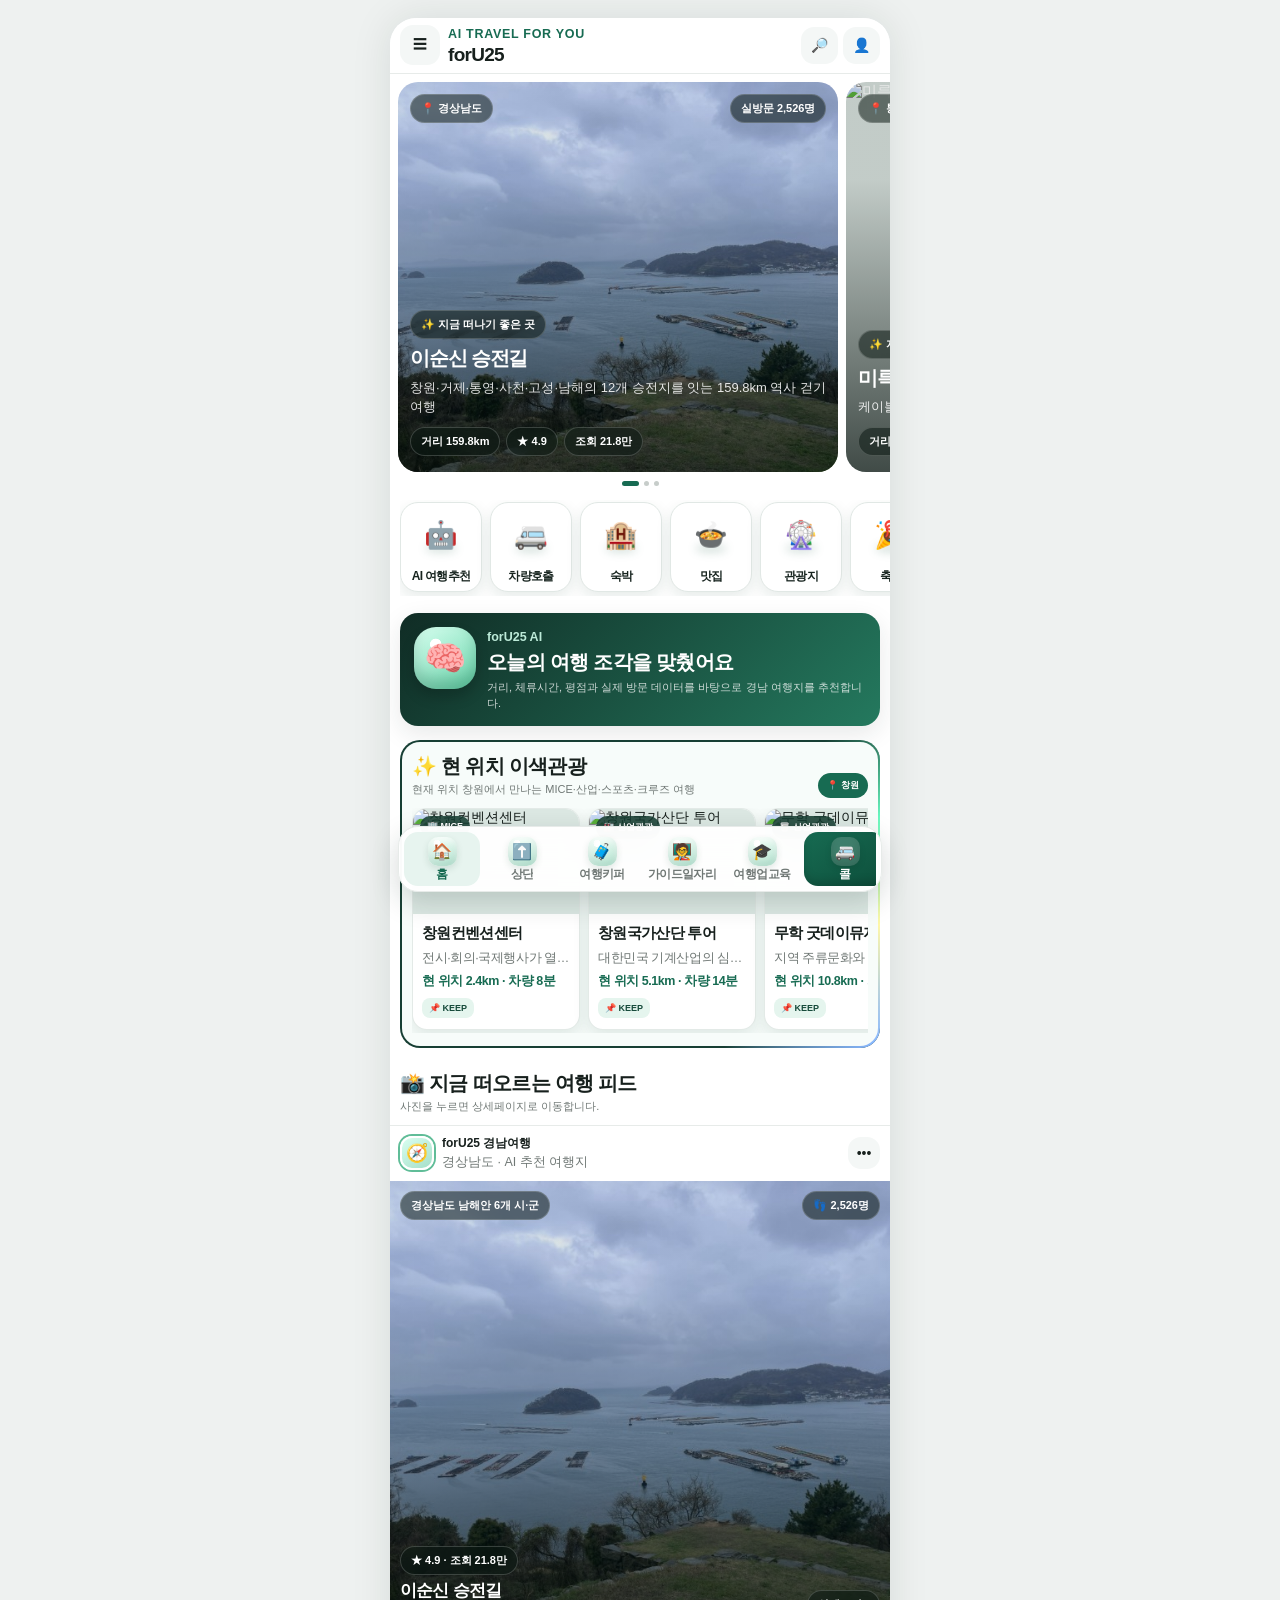
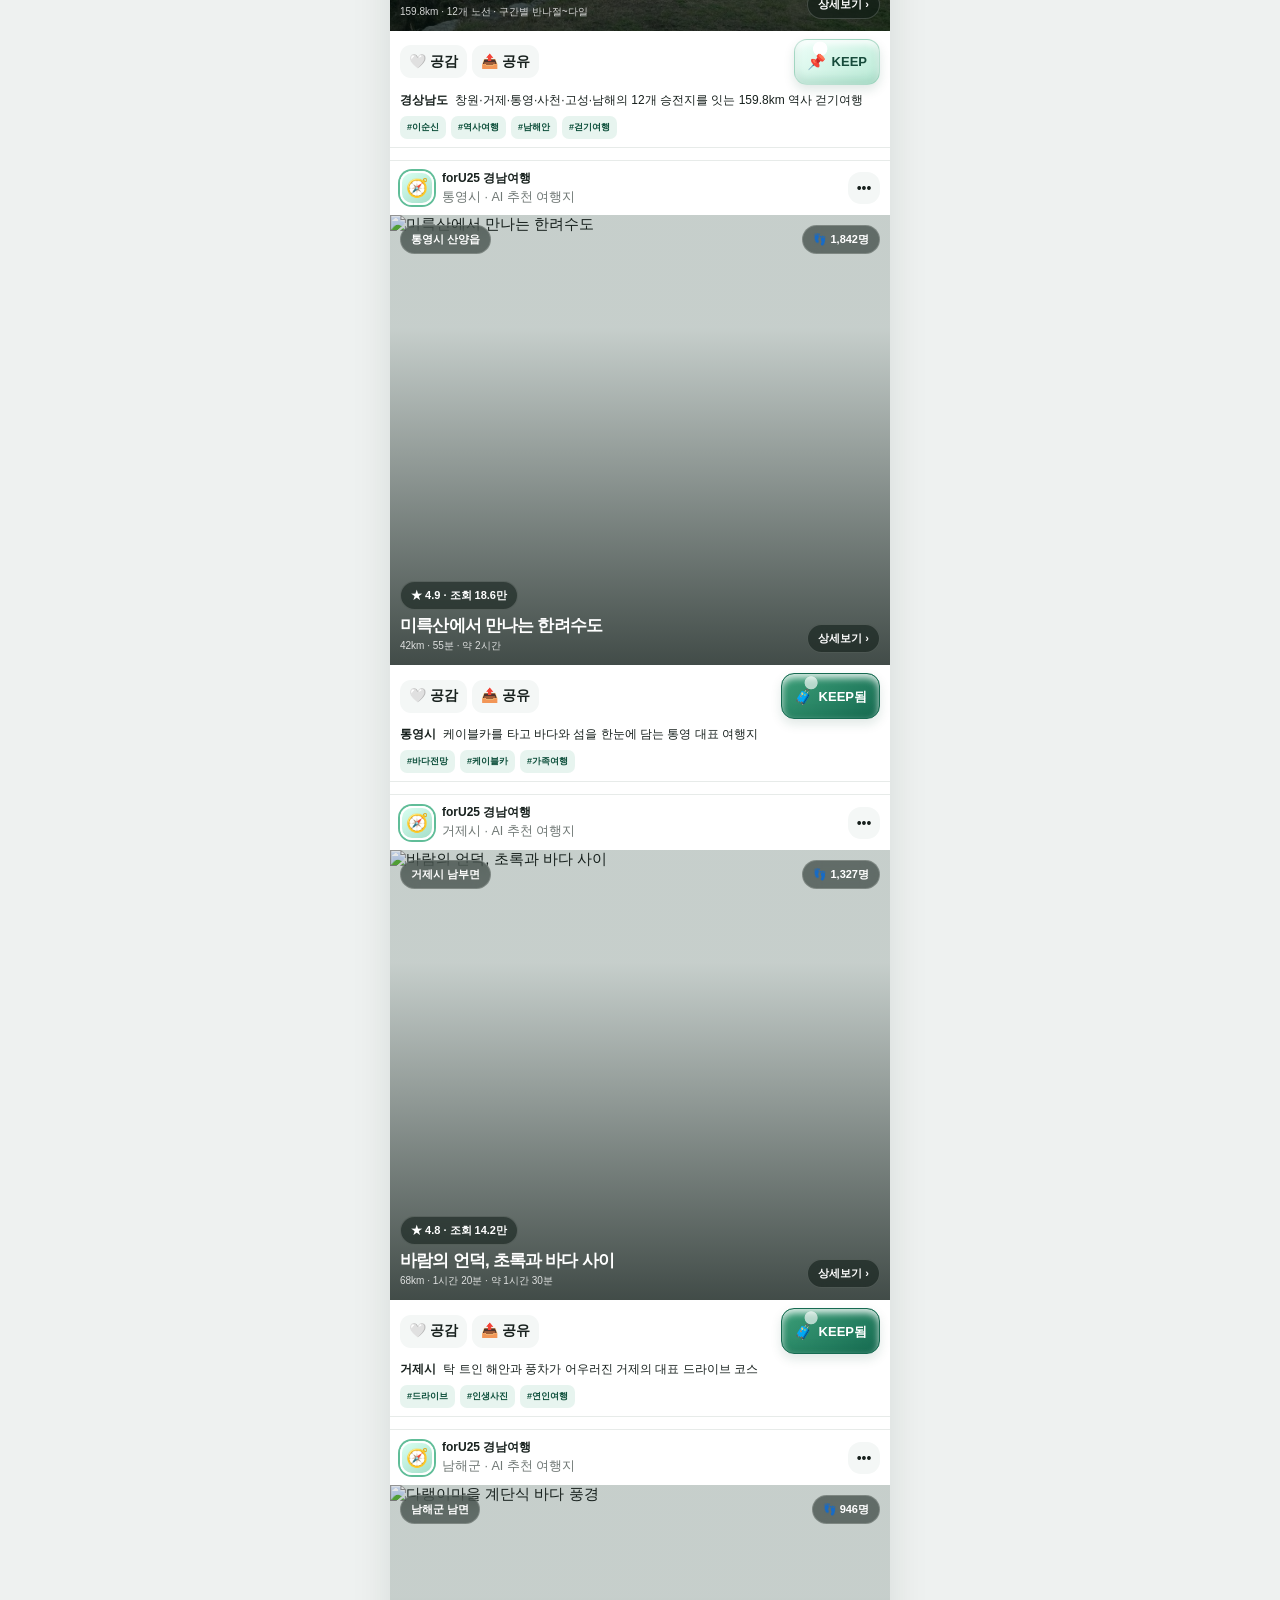
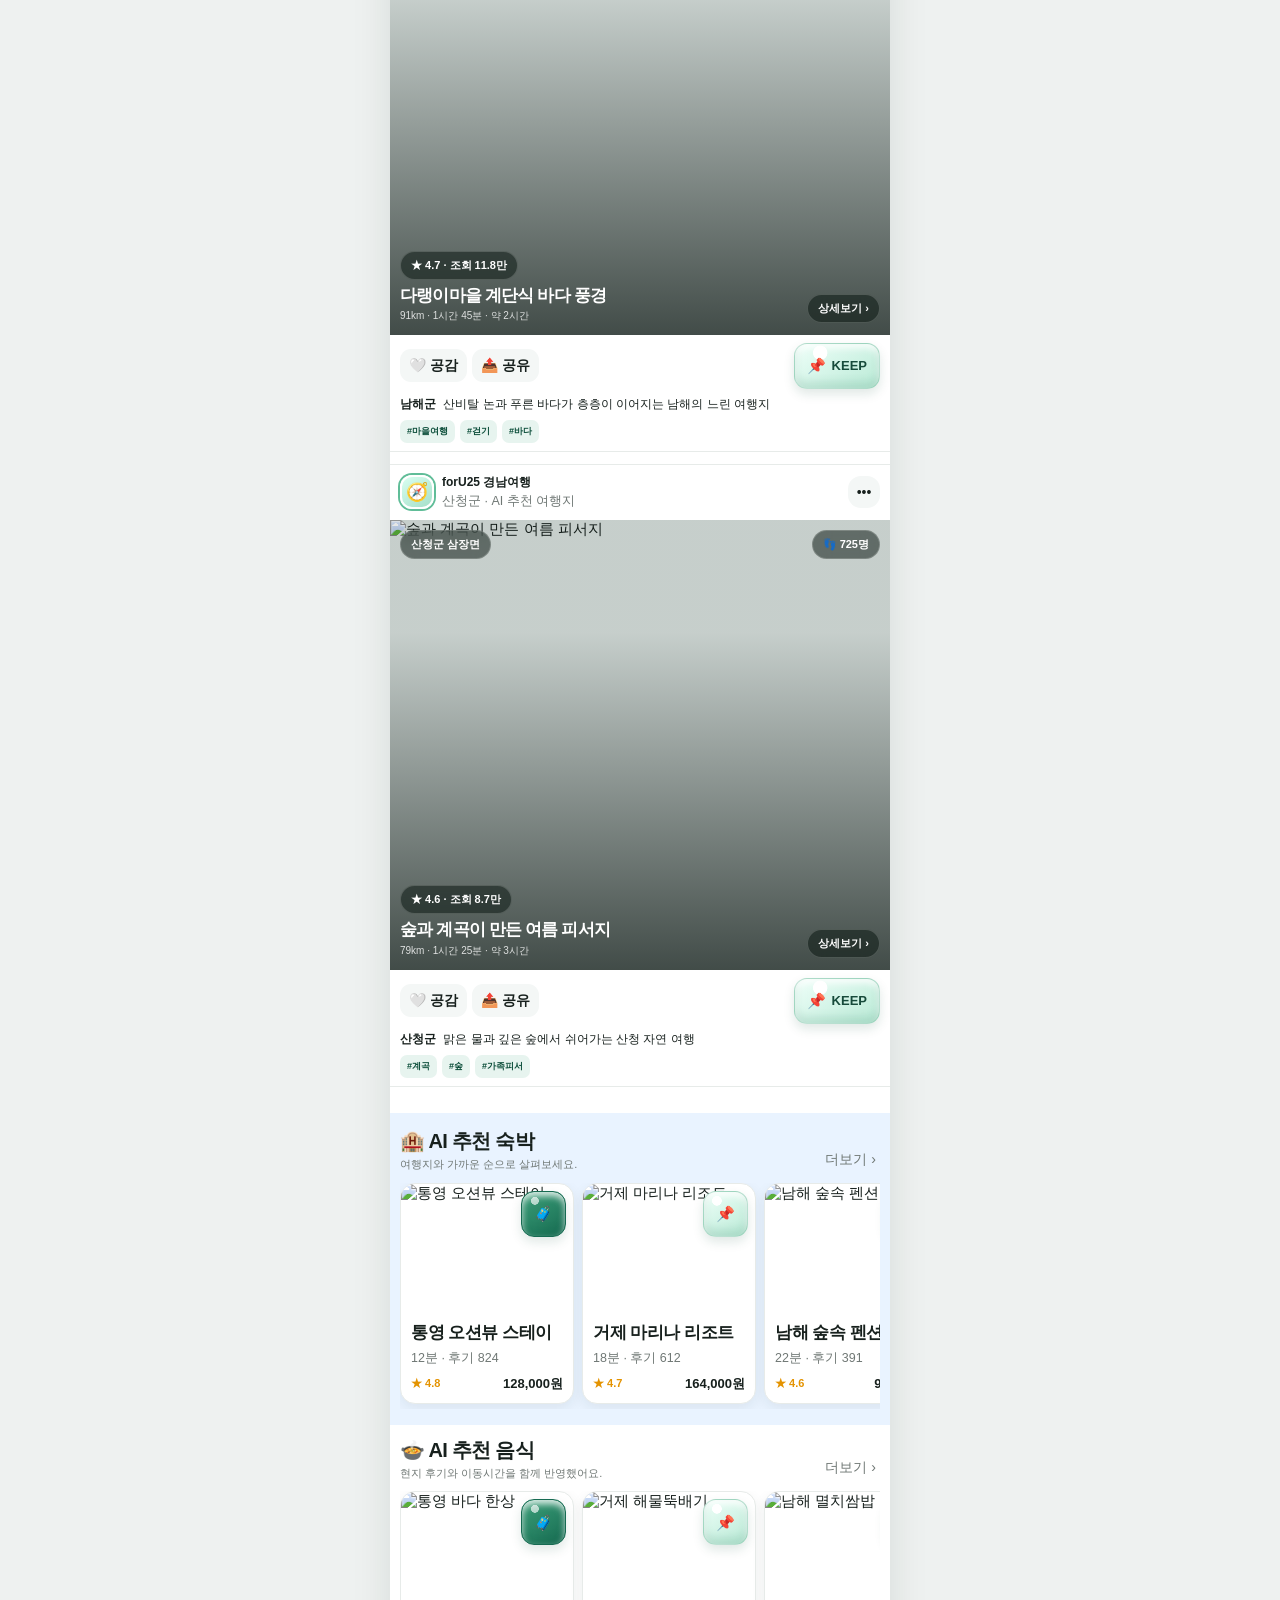
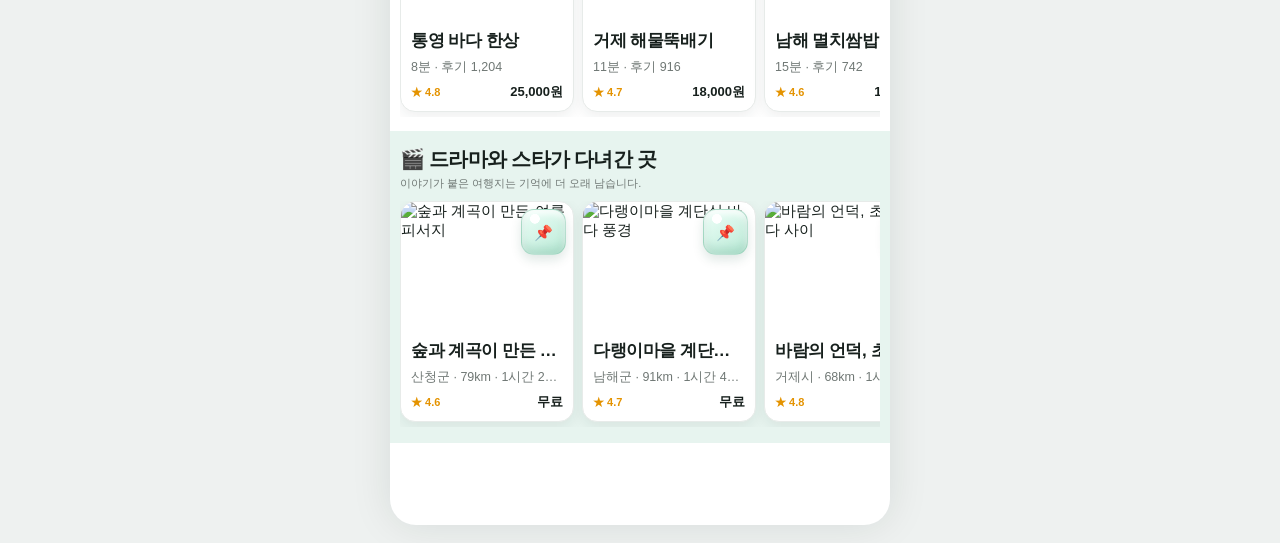
==== commit 1868bd4e: "Bump cache for global typography update" ====
--- a/index.html
+++ b/index.html
@@ -11,28 +11,28 @@
   <link rel="preconnect" href="https://images.unsplash.com">
   <link rel="preconnect" href="https://upload.wikimedia.org">
   <link rel="preconnect" href="https://tong.visitkorea.or.kr">
-  <link rel="stylesheet" href="css/style.css?v=202608241522">
-  <link rel="stylesheet" href="css/foru25-enhancements.css?v=202608241522">
-  <link rel="stylesheet" href="css/foru25-visual-fixes.css?v=202608241522">
-  <link rel="stylesheet" href="css/foru25-keeper-delete.css?v=202608241522">
-  <link rel="stylesheet" href="css/foru25-home-fixes.css?v=202608241522">
-  <link rel="stylesheet" href="css/foru25-mobile-ux-fixes.css?v=202608241522">
-  <link rel="stylesheet" href="css/foru25-readable-type.css?v=202608241522">
-  <link rel="stylesheet" href="css/foru25-readable-panels.css?v=202608241522">
+  <link rel="stylesheet" href="css/style.css?v=202608241548">
+  <link rel="stylesheet" href="css/foru25-enhancements.css?v=202608241548">
+  <link rel="stylesheet" href="css/foru25-visual-fixes.css?v=202608241548">
+  <link rel="stylesheet" href="css/foru25-keeper-delete.css?v=202608241548">
+  <link rel="stylesheet" href="css/foru25-home-fixes.css?v=202608241548">
+  <link rel="stylesheet" href="css/foru25-mobile-ux-fixes.css?v=202608241548">
+  <link rel="stylesheet" href="css/foru25-readable-type.css?v=202608241548">
+  <link rel="stylesheet" href="css/foru25-readable-panels.css?v=202608241548">
 </head>
 <body>
   <div id="app"></div>
 
-  <script src="js/data.js?v=202608241522"></script>
-  <script src="js/foru25-data.js?v=202608241522"></script>
-  <script src="js/foru25-visual-fixes.js?v=202608241522"></script>
-  <script src="js/foru25-home-data-fixes.js?v=202608241522"></script>
+  <script src="js/data.js?v=202608241548"></script>
+  <script src="js/foru25-data.js?v=202608241548"></script>
+  <script src="js/foru25-visual-fixes.js?v=202608241548"></script>
+  <script src="js/foru25-home-data-fixes.js?v=202608241548"></script>
 
-  <script src="js/app.js?v=202608241522"></script>
-  <script src="js/foru25-enhancements.js?v=202608241522"></script>
-  <script src="js/foru25-user-images-and-delete.js?v=202608241522"></script>
-  <script src="js/foru25-home-ui-fixes.js?v=202608241522"></script>
-  <script src="js/foru25-interaction-fixes.js?v=202608241522"></script>
-  <script src="js/foru25-scroll-position-fixes.js?v=202608241522"></script>
+  <script src="js/app.js?v=202608241548"></script>
+  <script src="js/foru25-enhancements.js?v=202608241548"></script>
+  <script src="js/foru25-user-images-and-delete.js?v=202608241548"></script>
+  <script src="js/foru25-home-ui-fixes.js?v=202608241548"></script>
+  <script src="js/foru25-interaction-fixes.js?v=202608241548"></script>
+  <script src="js/foru25-scroll-position-fixes.js?v=202608241548"></script>
 </body>
 </html>
--- a/css/foru25-readable-type.css
+++ b/css/foru25-readable-type.css
@@ -1,192 +1,72 @@
 /* forU25 mobile readability pass - 2026-08-24 */
 
 /* 관광지 상세 상단 핵심 수치 */
-.stat {
-  padding: 12px 4px;
-}
-
-.stat small {
-  font-size: 10.5px !important;
-  line-height: 1.2;
-  white-space: nowrap;
-}
-
-.stat strong {
-  margin-top: 5px !important;
-  font-size: 14px !important;
-  line-height: 1.2;
-  white-space: nowrap;
-}
+.stat { padding: 12px 4px; }
+.stat small { font-size: 11.5px !important; line-height: 1.25; white-space: nowrap; }
+.stat strong { margin-top: 5px !important; font-size: 15px !important; line-height: 1.2; white-space: nowrap; }
 
 /* 핵심 경험 카드 */
-.travel-highlight strong,
-.detail-feature strong {
-  display: block;
-  overflow: hidden;
-  font-size: 14px !important;
-  line-height: 1.25;
-  text-overflow: ellipsis;
-  white-space: nowrap;
-}
+.travel-highlight strong,.detail-feature strong { display:block;overflow:hidden;font-size:15px!important;line-height:1.25;text-overflow:ellipsis;white-space:nowrap; }
+.travel-highlight small,.detail-feature small { display:block;margin-top:5px;font-size:12px!important;line-height:1.5!important; }
 
-.travel-highlight small,
-.detail-feature small {
-  display: block;
-  margin-top: 5px;
-  font-size: 11px !important;
-  line-height: 1.5 !important;
-}
+/* 이순신 승전길 전용: 빈 공간보다 읽을 수 있는 정보가 먼저 보이도록 확대 */
+.victory-lead>span { font-size:11px!important; }
+.victory-lead h2 { font-size:20px!important;line-height:1.25!important; }
+.victory-lead p { font-size:11.5px!important;line-height:1.6!important; }
+.victory-highlight-grid article { min-height:108px!important;padding:11px 9px!important; }
+.victory-highlight-grid strong { margin-top:6px!important;font-size:12.5px!important;line-height:1.3!important; }
+.victory-highlight-grid p { margin-top:5px!important;font-size:10.5px!important;line-height:1.45!important; }
+.victory-route-head h2 { font-size:18px!important; }
+.victory-route-head p { font-size:10.5px!important;line-height:1.4!important; }
+.victory-route-head>strong { font-size:18px!important; }
+.victory-route-list article { min-height:76px!important;padding:10px!important;grid-template-columns:42px 1fr!important;gap:9px!important; }
+.victory-route-list article>span { width:42px!important;height:42px!important;font-size:10.5px!important; }
+.victory-route-list strong { font-size:11.5px!important;line-height:1.4!important; }
+.victory-route-list small { margin-top:4px!important;font-size:10.5px!important; }
+.victory-program { padding:13px!important;grid-template-columns:42px 1fr!important;gap:10px!important; }
+.victory-program strong { font-size:14px!important;line-height:1.3!important; }
+.victory-program p { margin-top:5px!important;font-size:11px!important;line-height:1.5!important; }
+.victory-connections { padding:12px!important; }
+.victory-connections>strong { margin-bottom:8px!important;font-size:13.5px!important; }
+.victory-connections span { padding:6px 8px!important;font-size:10.5px!important; }
 
 /* AI 추천 관광 순서 */
-.itinerary-head h2 {
-  margin-bottom: 3px !important;
-  font-size: 18px !important;
-  line-height: 1.2;
-  white-space: nowrap;
-}
-
-.itinerary-head p {
-  font-size: 11px !important;
-  line-height: 1.35;
-}
-
-.itinerary-time {
-  font-size: 11px !important;
-  font-weight: 900;
-  white-space: nowrap;
-}
-
-.itinerary-step strong {
-  display: block;
-  overflow: hidden;
-  font-size: 14px !important;
-  line-height: 1.3;
-  text-overflow: ellipsis;
-  white-space: nowrap;
-}
-
-.itinerary-step p {
-  margin-top: 5px !important;
-  font-size: 11.5px !important;
-  line-height: 1.5 !important;
-}
+.itinerary-head h2 { margin-bottom:3px!important;font-size:19px!important;line-height:1.2;white-space:nowrap; }
+.itinerary-head p { font-size:12px!important;line-height:1.4; }
+.itinerary-time { font-size:11.5px!important;font-weight:900;white-space:nowrap; }
+.itinerary-step strong { display:block;overflow:hidden;font-size:15px!important;line-height:1.3;text-overflow:ellipsis;white-space:nowrap; }
+.itinerary-step p { margin-top:5px!important;font-size:12px!important;line-height:1.5!important; }
 
 /* 여행 핵심정보 */
-.summary-card h2 {
-  font-size: 18px !important;
-  line-height: 1.25;
-}
-
-.summary-list li {
-  padding: 12px 0 !important;
-  font-size: 12px !important;
-  line-height: 1.35;
-}
-
-.summary-list li span,
-.summary-list li strong {
-  font-size: 12px !important;
-}
-
-.summary-list li strong {
-  flex: 0 0 auto;
-  white-space: nowrap;
-}
+.summary-card h2 { font-size:19px!important;line-height:1.25; }
+.summary-list li { padding:13px 0!important;font-size:12.5px!important;line-height:1.35; }
+.summary-list li span,.summary-list li strong { font-size:12.5px!important; }
+.summary-list li strong { flex:0 0 auto;white-space:nowrap; }
 
 /* 홈 가로 카드 제목 및 부연설명 */
-.mini-card-body {
-  padding: 10px !important;
-}
-
-.mini-card-body h3 {
-  margin-bottom: 6px !important;
-  overflow: hidden;
-  font-size: 15px !important;
-  line-height: 1.25;
-  letter-spacing: -0.45px;
-  text-overflow: ellipsis;
-  white-space: nowrap;
-}
-
-.mini-card-body p {
-  overflow: hidden;
-  font-size: 10.5px !important;
-  line-height: 1.4 !important;
-  text-overflow: ellipsis;
-  white-space: nowrap;
-}
-
-.price-row strong {
-  font-size: 13px !important;
-  white-space: nowrap;
-}
-
-.rating {
-  font-size: 11px !important;
-}
+.mini-card-body { padding:10px!important; }
+.mini-card-body h3 { margin-bottom:6px!important;overflow:hidden;font-size:15px!important;line-height:1.25;letter-spacing:-.45px;text-overflow:ellipsis;white-space:nowrap; }
+.mini-card-body p { overflow:hidden;font-size:10.5px!important;line-height:1.4!important;text-overflow:ellipsis;white-space:nowrap; }
+.price-row strong { font-size:13px!important;white-space:nowrap; }
+.rating { font-size:11px!important; }
 
 /* KEEP 버튼 가독성 */
-.keep-3d-button {
-  min-height: 38px;
-  padding: 7px 10px !important;
-  gap: 5px !important;
-}
-
-.keep-3d-button .keep-3d-icon {
-  font-size: 15px !important;
-}
-
-.keep-3d-button span:last-child {
-  overflow: visible !important;
-  font-size: 11.5px !important;
-  font-weight: 900 !important;
-  line-height: 1 !important;
-  text-overflow: clip !important;
-  white-space: nowrap !important;
-}
-
-/* 상세 하단 KEEP / 일정 선택 */
-.detail-action-grid .keep-3d-button,
-.detail-action-grid .primary-button {
-  min-height: 50px;
-}
-
-.detail-action-grid .primary-button {
-  font-size: 13px !important;
-  white-space: nowrap;
-}
+.keep-3d-button { min-height:38px;padding:7px 10px!important;gap:5px!important; }
+.keep-3d-button .keep-3d-icon { font-size:15px!important; }
+.keep-3d-button span:last-child { overflow:visible!important;font-size:11.5px!important;font-weight:900!important;line-height:1!important;text-overflow:clip!important;white-space:nowrap!important; }
+.detail-action-grid .keep-3d-button,.detail-action-grid .primary-button { min-height:50px; }
+.detail-action-grid .primary-button { font-size:13px!important;white-space:nowrap; }
 
 /* 플로팅 메인 메뉴 */
-.bottom-nav-track .nav-button > span:last-child,
-.bottom-nav .nav-button > span:last-child,
-.nav-button span:last-child {
-  overflow: hidden;
-  max-width: 78px;
-  font-size: 10.5px !important;
-  font-weight: 900 !important;
-  line-height: 1.1;
-  text-overflow: ellipsis;
-  white-space: nowrap !important;
+.bottom-nav-track .nav-button>span:last-child,.bottom-nav .nav-button>span:last-child,.nav-button span:last-child { overflow:hidden;max-width:78px;font-size:10.5px!important;font-weight:900!important;line-height:1.1;text-overflow:ellipsis;white-space:nowrap!important; }
+
+@media(max-width:380px){
+ .mini-card-body h3{font-size:14px!important}
+ .victory-highlight-grid strong{font-size:11.5px!important}
+ .victory-highlight-grid p{font-size:10px!important}
+ .victory-route-list strong{font-size:10.8px!important}
+ .victory-program p,.victory-lead p{font-size:10.8px!important}
+ .itinerary-step strong{font-size:14px!important}
+ .itinerary-step p,.travel-highlight small,.detail-feature small{font-size:11.2px!important}
+ .bottom-nav-track .nav-button>span:last-child,.bottom-nav .nav-button>span:last-child,.nav-button span:last-child{font-size:10px!important}
 }
-
-@media (max-width: 380px) {
-  .mini-card-body h3 {
-    font-size: 14px !important;
-  }
-
-  .itinerary-step strong {
-    font-size: 13px !important;
-  }
-
-  .itinerary-step p,
-  .travel-highlight small,
-  .detail-feature small {
-    font-size: 10.8px !important;
-  }
-
-  .bottom-nav-track .nav-button > span:last-child,
-  .bottom-nav .nav-button > span:last-child,
-  .nav-button span:last-child {
-    font-size: 10px !important;
-  }
-}
--- a/css/foru25-readable-panels.css
+++ b/css/foru25-readable-panels.css
@@ -1,214 +1,136 @@
 /* forU25 mobile readability refinements 2026-08-24 */
 
-/* 홈 바로가기: 아이콘+텍스트를 하나의 흰색 카드 안에 배치 */
-.story-row {
-  gap: 8px !important;
-  align-items: stretch;
+/* 전체 프로토타입: 작은 글씨를 없애고 시원한 정보 밀도로 통일 */
+#app {
+  font-size: 15px !important;
 }
 
-.story {
-  display: flex !important;
-  flex: 0 0 78px !important;
-  min-width: 78px !important;
-  min-height: 86px !important;
-  padding: 8px 5px 7px !important;
-  align-items: center !important;
-  justify-content: center !important;
-  flex-direction: column !important;
-  gap: 5px !important;
-  background: #ffffff !important;
-  border: 1px solid #e1e8e5 !important;
-  border-radius: 18px !important;
-  box-shadow: 0 6px 15px rgba(22, 69, 52, 0.10) !important;
-}
-
-.story .story-icon {
-  display: grid !important;
-  width: 48px !important;
-  height: 48px !important;
-  flex: 0 0 48px !important;
-  place-items: center !important;
-  padding: 0 !important;
-  background: #ffffff !important;
-  border: 0 !important;
-  border-radius: 14px !important;
-  box-shadow: none !important;
-  font-size: 27px !important;
-  line-height: 1 !important;
-}
-
-.story > span:last-child {
-  display: block !important;
-  width: 100% !important;
-  max-width: 100% !important;
-  overflow: hidden !important;
-  color: #17241f !important;
-  font-size: 11px !important;
-  font-weight: 900 !important;
-  line-height: 1.1 !important;
-  letter-spacing: -0.055em !important;
-  text-align: center !important;
-  text-overflow: ellipsis !important;
-  white-space: nowrap !important;
-}
-
-/* 상세페이지 상단 소개 문구 */
-.destination-intro > .tag {
-  font-size: 10px !important;
-  font-weight: 900 !important;
-}
-
-.destination-intro h1 {
-  margin-top: 8px !important;
-  margin-bottom: 7px !important;
-  font-size: 24px !important;
-  line-height: 1.18 !important;
-  letter-spacing: -0.055em !important;
-}
-
-.destination-intro > p {
-  color: #4b5a54 !important;
-  font-size: 13px !important;
-  line-height: 1.58 !important;
-  letter-spacing: -0.025em !important;
-}
-
-/* 거리/시간/가격/평점 */
-.stat {
-  padding: 13px 5px !important;
-}
-
-.stat small {
-  font-size: 10px !important;
-  line-height: 1.2 !important;
-}
-
-.stat strong {
-  margin-top: 5px !important;
-  font-size: 15px !important;
-  line-height: 1.2 !important;
-}
-
-/* 핵심정보 카드 */
-.detail-feature strong {
-  font-size: 14px !important;
-  line-height: 1.25 !important;
-}
-
-.detail-feature small {
-  margin-top: 5px !important;
-  color: #5d6964 !important;
-  font-size: 11px !important;
-  line-height: 1.4 !important;
-}
-
-/* AI 평가/여행 핵심정보 같은 요약 목록 */
-.summary-card h2 {
-  font-size: 18px !important;
-  line-height: 1.25 !important;
-}
-
-.summary-list li {
-  padding: 13px 0 !important;
-  align-items: center !important;
-  font-size: 13px !important;
-  line-height: 1.3 !important;
-}
-
-.summary-list li > span {
-  color: #5e6a65 !important;
-  font-size: 12px !important;
-}
-
-.summary-list li > strong {
-  flex: 0 0 auto;
-  color: #16231e !important;
-  font-size: 13px !important;
-  font-weight: 900 !important;
-  white-space: nowrap !important;
-}
-
-/* AI 추천 관광 순서 */
-.itinerary-head h2 {
-  font-size: 18px !important;
-}
-
-.itinerary-head p {
-  font-size: 11px !important;
-}
-
-.itinerary-step strong {
-  display: block !important;
-  overflow: hidden !important;
-  font-size: 14px !important;
-  line-height: 1.25 !important;
-  text-overflow: ellipsis !important;
-  white-space: nowrap !important;
-}
-
-.itinerary-step p {
-  margin-top: 5px !important;
-  color: #53635c !important;
-  font-size: 11.5px !important;
+#app p,
+#app small,
+#app label,
+#app li,
+#app .helper,
+#app .muted,
+#app .meta,
+#app .subtext {
   line-height: 1.5 !important;
 }
 
-.itinerary-time {
-  font-size: 10px !important;
-  font-weight: 900 !important;
+#app small,
+#app .helper,
+#app .muted,
+#app .meta,
+#app .subtext {
+  font-size: 12.5px !important;
 }
 
-/* KEEP 버튼은 콘텐츠 하단에서도 또렷하게 */
-.keep-3d-button {
-  min-height: 44px !important;
-  padding: 8px 11px !important;
-  gap: 6px !important;
+#app h1 { font-size: 25px !important; line-height: 1.18 !important; }
+#app h2 { font-size: 20px !important; line-height: 1.22 !important; }
+#app h3 { font-size: 17px !important; line-height: 1.25 !important; }
+
+#app button,
+#app select,
+#app input {
+  font-size: 14px !important;
 }
 
-.keep-3d-button > span:last-child {
-  font-size: 12px !important;
-  font-weight: 900 !important;
-  letter-spacing: -0.03em !important;
-  white-space: nowrap !important;
+/* 홈 바로가기 */
+.story-row { gap: 8px !important; align-items: stretch; }
+.story {
+  display: flex !important; flex: 0 0 82px !important; min-width: 82px !important;
+  min-height: 90px !important; padding: 8px 5px 7px !important;
+  align-items: center !important; justify-content: center !important;
+  flex-direction: column !important; gap: 5px !important; background: #fff !important;
+  border: 1px solid #e1e8e5 !important; border-radius: 18px !important;
+  box-shadow: 0 6px 15px rgba(22,69,52,.10) !important;
+}
+.story .story-icon {
+  display: grid !important; width: 48px !important; height: 48px !important; flex: 0 0 48px !important;
+  place-items: center !important; padding: 0 !important; background: #fff !important; border: 0 !important;
+  border-radius: 14px !important; box-shadow: none !important; font-size: 27px !important; line-height: 1 !important;
+}
+.story > span:last-child {
+  display: block !important; width: 100% !important; overflow: hidden !important;
+  color: #17241f !important; font-size: 12px !important; font-weight: 900 !important;
+  line-height: 1.1 !important; letter-spacing: -0.055em !important; text-align: center !important;
+  text-overflow: ellipsis !important; white-space: nowrap !important;
 }
 
-.keep-3d-icon {
-  font-size: 16px !important;
-}
+/* 상세 공통 */
+.destination-intro > .tag { font-size: 11.5px !important; font-weight: 900 !important; }
+.destination-intro h1 { margin: 8px 0 7px !important; font-size: 25px !important; line-height: 1.18 !important; letter-spacing: -.05em !important; }
+.destination-intro > p { color:#4b5a54 !important; font-size:14px !important; line-height:1.58 !important; }
+.stat { padding: 14px 5px !important; }
+.stat small { font-size: 11.5px !important; }
+.stat strong { margin-top:5px !important; font-size:16px !important; }
+.detail-feature strong { font-size:15.5px !important; line-height:1.3 !important; }
+.detail-feature small { margin-top:5px !important; color:#5d6964 !important; font-size:13px !important; line-height:1.48 !important; }
+.summary-card h2 { font-size:20px !important; }
+.summary-list li { padding:14px 0 !important; align-items:center !important; font-size:14px !important; }
+.summary-list li > span { color:#5e6a65 !important; font-size:13.5px !important; }
+.summary-list li > strong { flex:0 0 auto; color:#16231e !important; font-size:14px !important; font-weight:900 !important; white-space:nowrap !important; }
 
-/* 카드형 콘텐츠의 제목/설명도 공통 확대 */
+/* AI 일정 */
+.itinerary-head h2 { font-size:20px !important; }
+.itinerary-head p { font-size:13px !important; }
+.itinerary-step strong { display:block !important; overflow:hidden !important; font-size:16px !important; line-height:1.3 !important; text-overflow:ellipsis !important; white-space:nowrap !important; }
+.itinerary-step p { margin-top:5px !important; color:#53635c !important; font-size:13.5px !important; line-height:1.55 !important; }
+.itinerary-time { font-size:12px !important; font-weight:900 !important; }
+
+/* KEEP / 키퍼 */
+.keep-3d-button { min-height:46px !important; padding:9px 12px !important; gap:6px !important; }
+.keep-3d-button > span:last-child { font-size:13px !important; font-weight:900 !important; white-space:nowrap !important; }
+.keep-3d-icon { font-size:17px !important; }
+.keeper-guide-box h2,
+.keeper-selection-summary h2 { font-size:19px !important; }
+.keeper-item-type { font-size:12.5px !important; font-weight:800 !important; }
+.keeper-item-body strong,
+.keeper-item-body h3 { font-size:16px !important; line-height:1.3 !important; }
+.keeper-item-body small,
+.keeper-item-body p { font-size:13px !important; line-height:1.48 !important; }
+
+/* 차량호출 폼 */
+#callForm label,
+#callForm .form-label,
+#callForm legend { font-size:14px !important; font-weight:900 !important; }
+#callForm select { min-height:52px !important; font-size:15px !important; font-weight:700 !important; }
+#callForm .guide-match-title strong { font-size:15px !important; }
+#callForm .guide-match-title small { font-size:12.5px !important; }
+#callForm .selected-trip-item strong { font-size:14px !important; }
+#callForm .selected-trip-item small { font-size:12.5px !important; }
+
+/* 가이드 매칭 카드 */
+.guide-card h3,
+.guide-card .guide-name { font-size:18px !important; line-height:1.25 !important; }
+.guide-card .guide-meta,
+.guide-card small { font-size:12.5px !important; }
+.guide-card .guide-detail strong,
+.guide-card .guide-detail h4 { font-size:15px !important; line-height:1.35 !important; }
+.guide-card .guide-detail p,
+.guide-card .guide-detail li { font-size:13.5px !important; line-height:1.55 !important; }
+.guide-card .guide-detail li + li { margin-top:3px !important; }
+.guide-card button { font-size:15px !important; font-weight:900 !important; }
+
+/* 카드형 콘텐츠 */
 .mini-card-body h3,
 .foru-category-body h2,
-.foru-special-body strong {
-  font-size: 14px !important;
-  line-height: 1.25 !important;
-  white-space: nowrap !important;
-  overflow: hidden !important;
-  text-overflow: ellipsis !important;
-}
-
+.foru-special-body strong { font-size:15px !important; line-height:1.25 !important; white-space:nowrap !important; overflow:hidden !important; text-overflow:ellipsis !important; }
 .mini-card-body p,
 .foru-category-body p,
-.foru-special-body p {
-  font-size: 10.5px !important;
-  line-height: 1.42 !important;
+.foru-special-body p { font-size:12.5px !important; line-height:1.48 !important; }
+
+/* 하단 플로팅 메뉴: 한 줄 유지하면서 가독성 확보 */
+.bottom-nav .nav-button span:last-child,
+.bottom-nav-track .nav-button > span:last-child { font-size:11.5px !important; font-weight:900 !important; white-space:nowrap !important; letter-spacing:-.05em !important; }
+
+@media (max-width:380px) {
+  #app { font-size:14px !important; }
+  .story { flex-basis:78px !important; min-width:78px !important; }
+  .story > span:last-child { font-size:11px !important; }
+  .destination-intro h1 { font-size:23px !important; }
+  .destination-intro > p { font-size:13.5px !important; }
+  .guide-card .guide-detail p,
+  .guide-card .guide-detail li { font-size:13px !important; }
+  .bottom-nav .nav-button span:last-child,
+  .bottom-nav-track .nav-button > span:last-child { font-size:10.5px !important; }
 }
-
-@media (max-width: 380px) {
-  .story {
-    flex-basis: 74px !important;
-    min-width: 74px !important;
-  }
-
-  .story > span:last-child {
-    font-size: 10.5px !important;
-  }
-
-  .destination-intro h1 {
-    font-size: 22px !important;
-  }
-
-  .destination-intro > p {
-    font-size: 12.5px !important;
-  }
-}
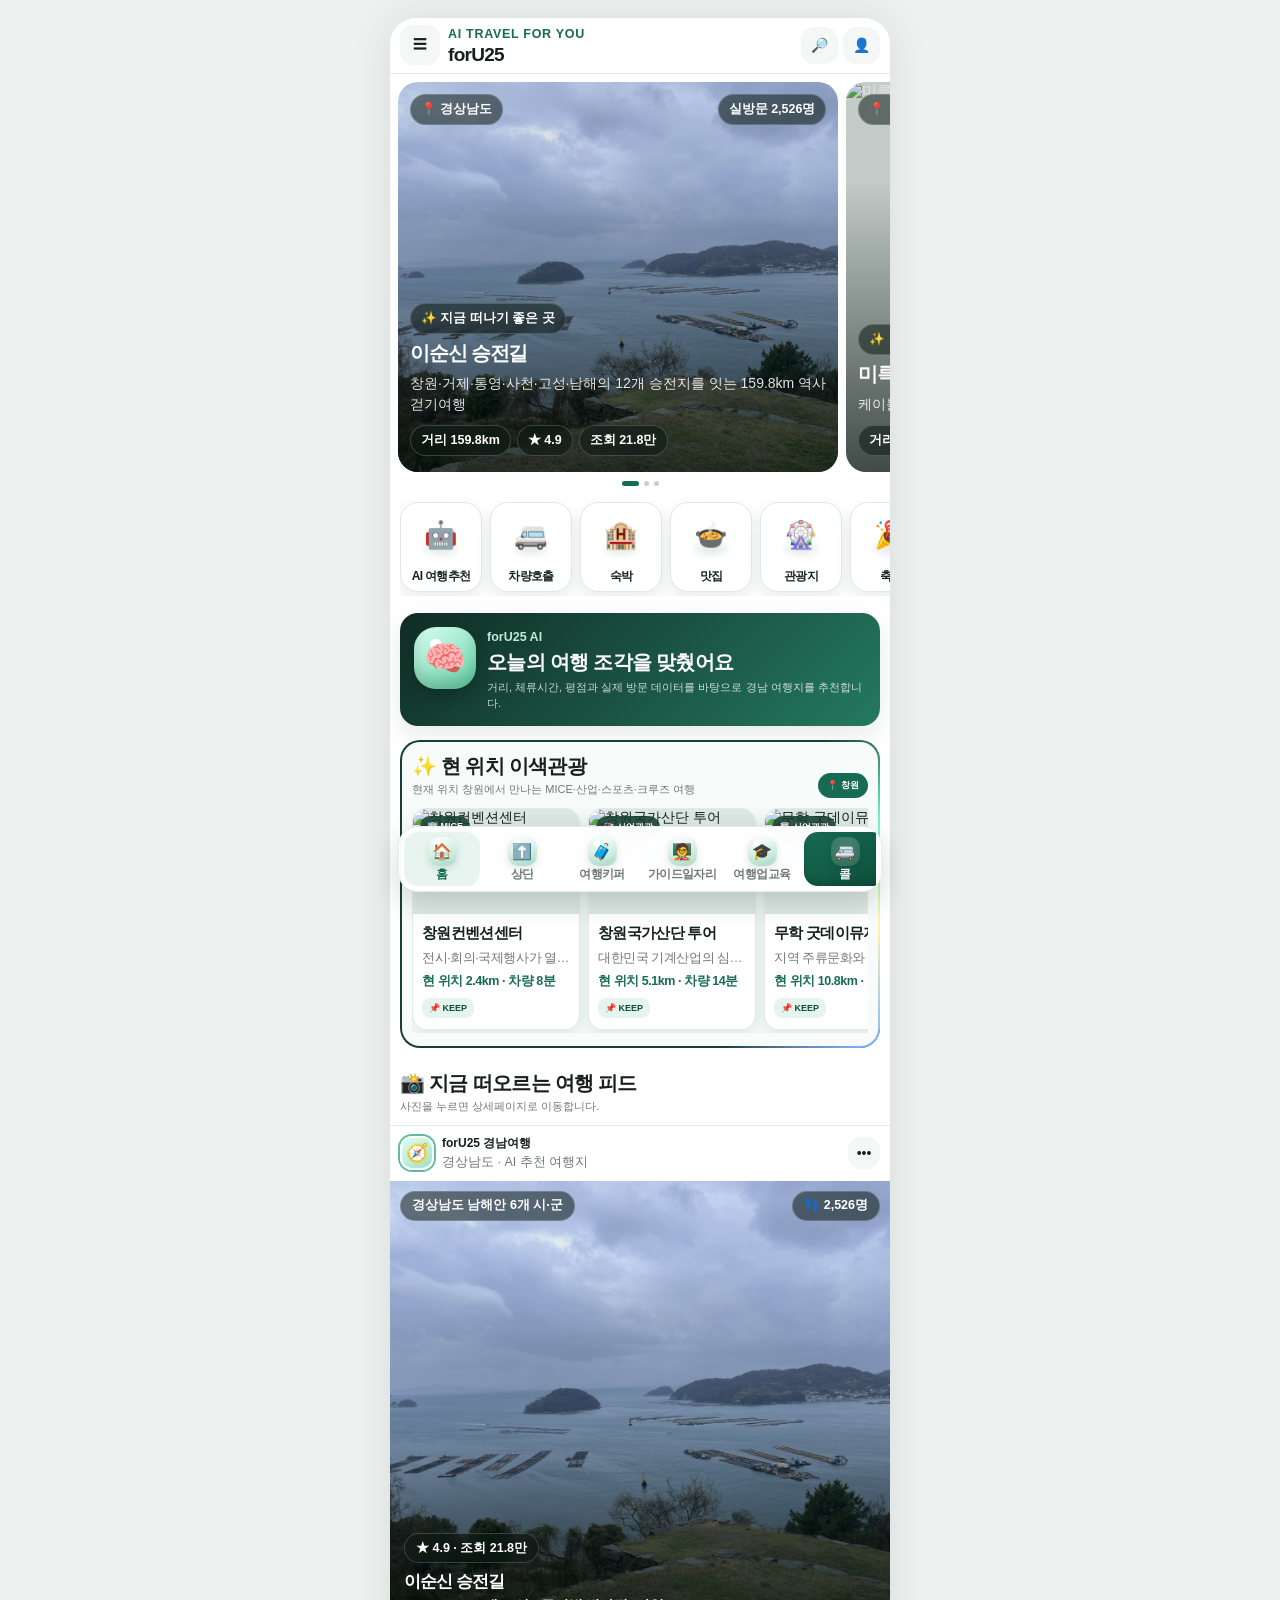
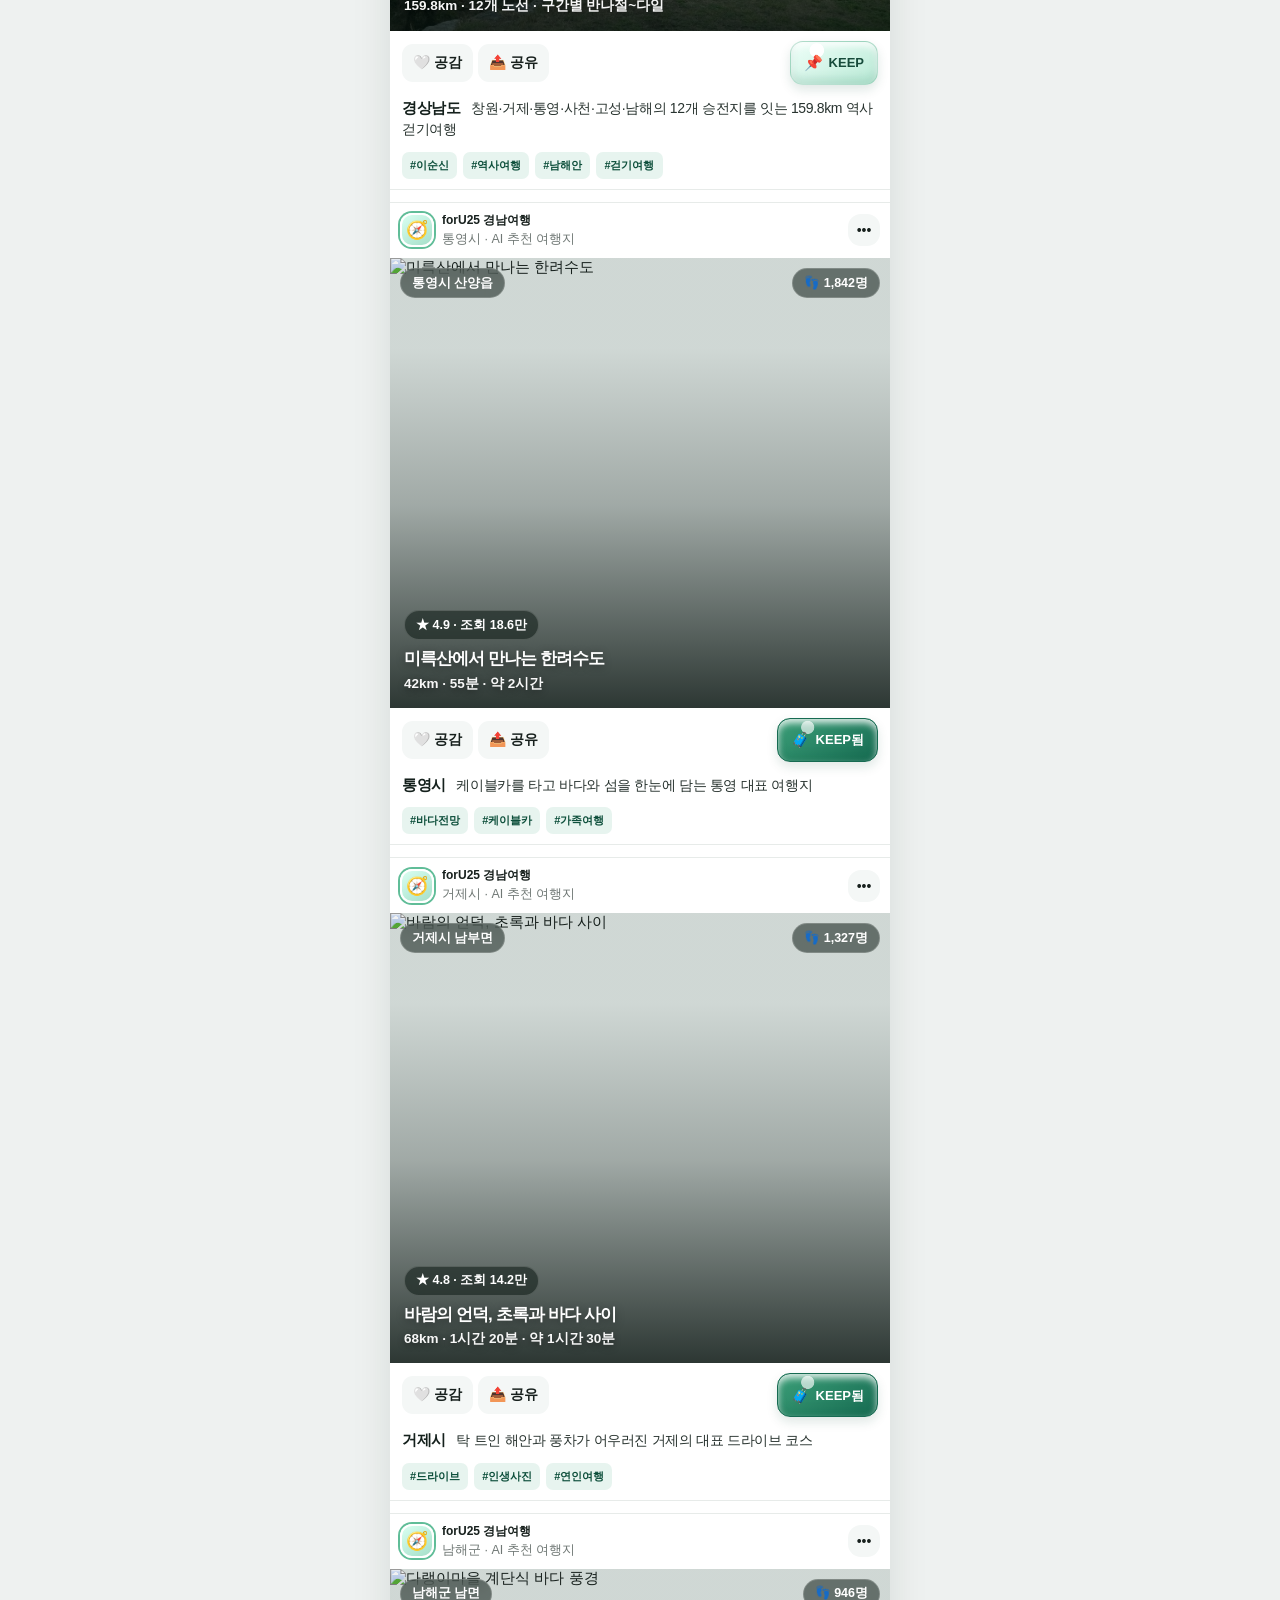
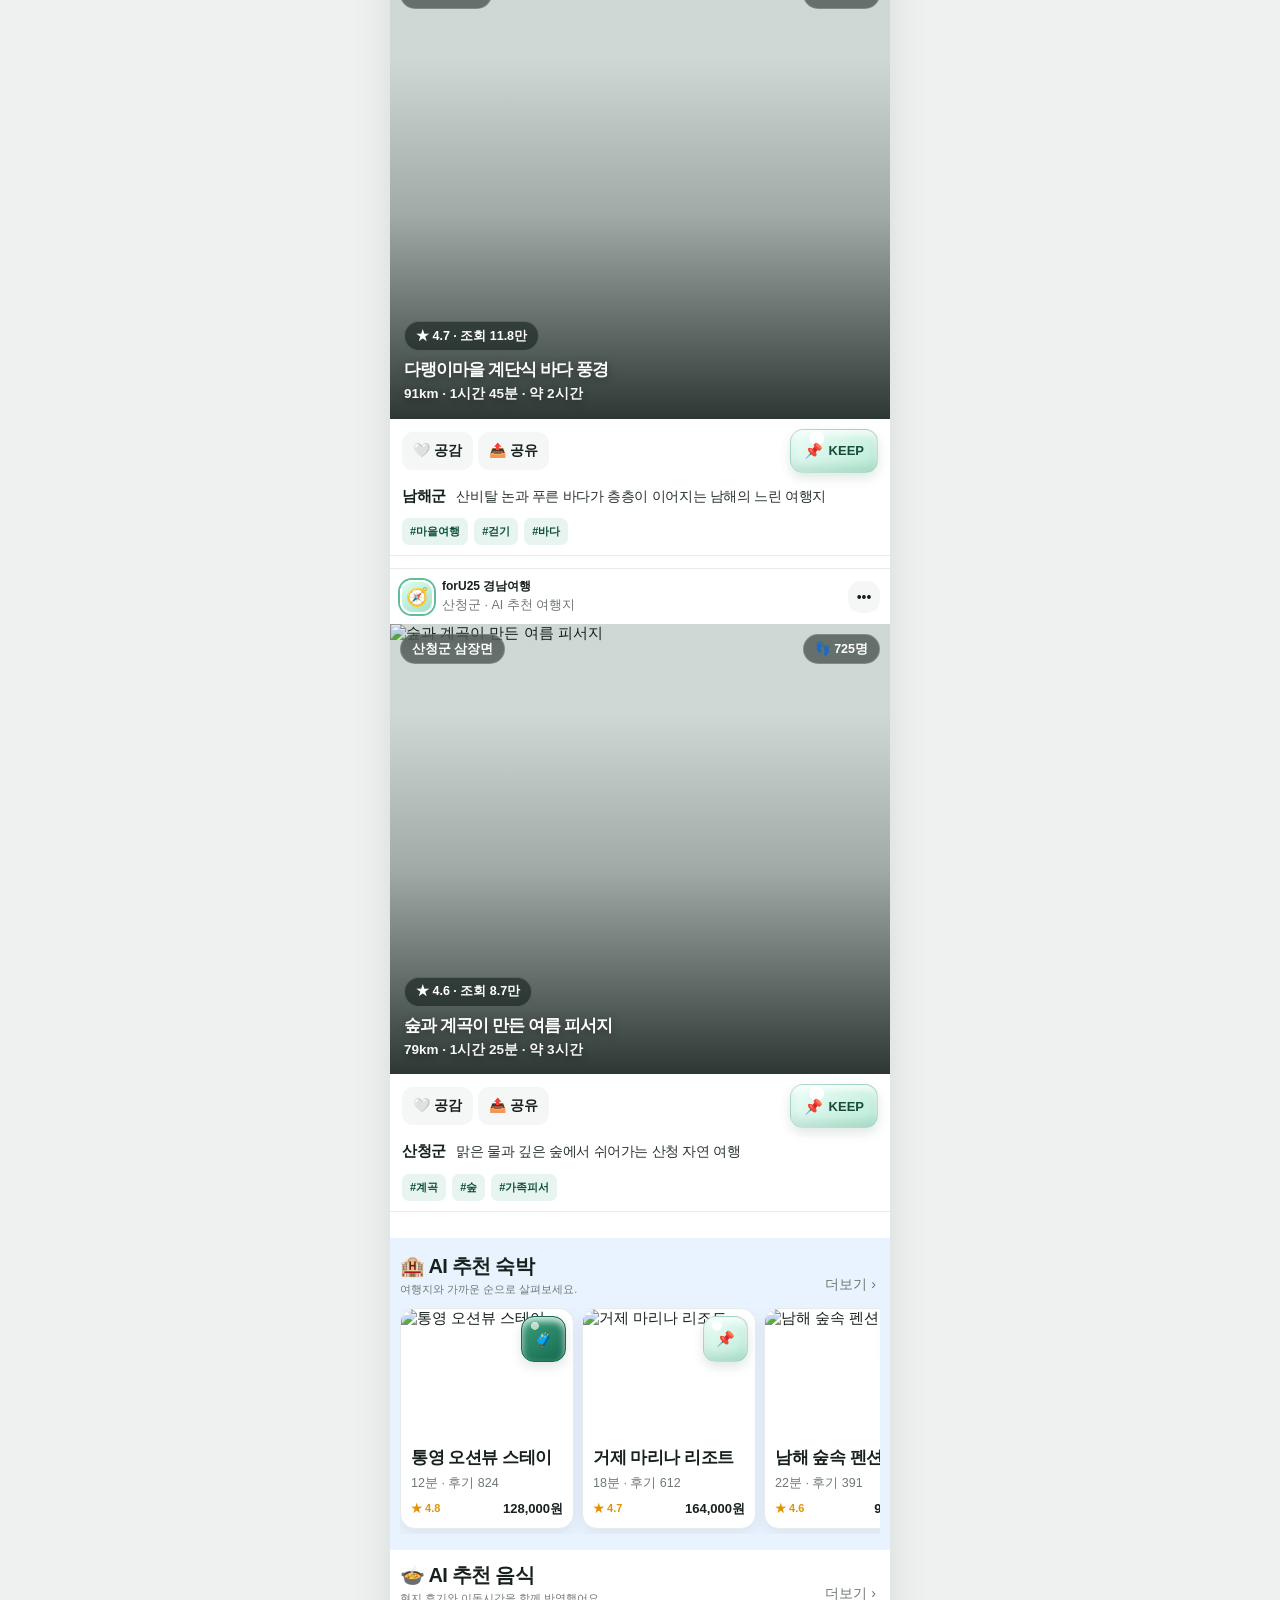
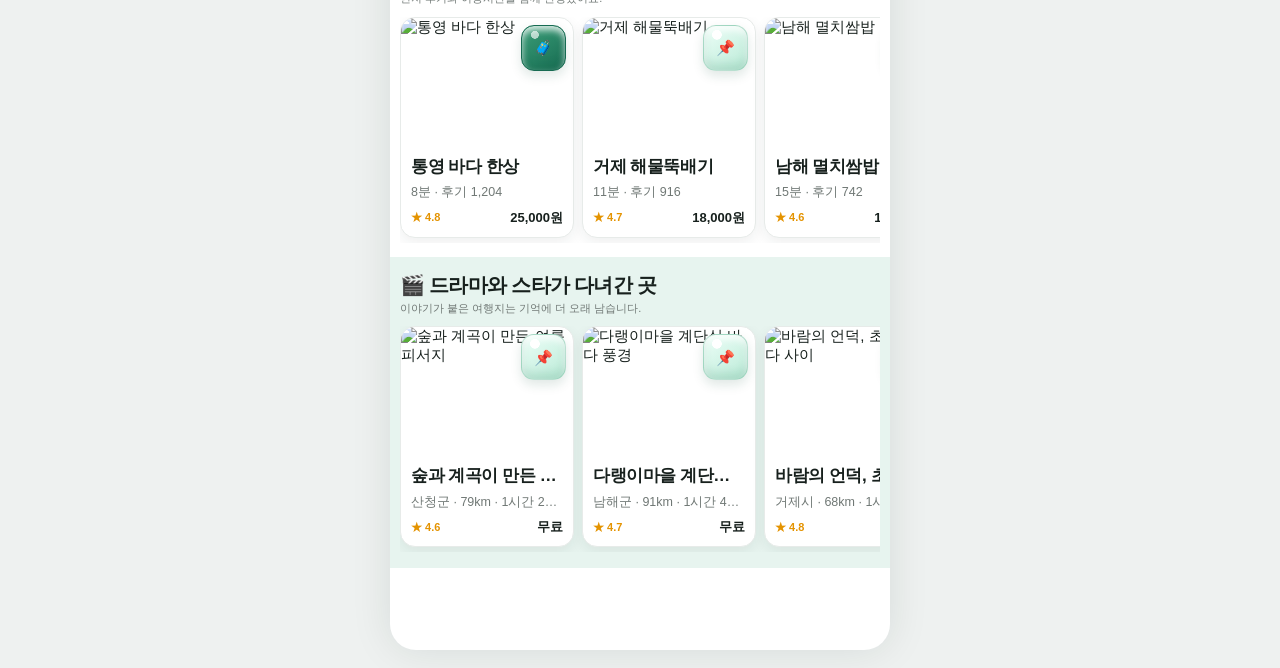
==== commit a6a6f607: "Bump cache for feed readability update" ====
--- a/index.html
+++ b/index.html
@@ -11,28 +11,29 @@
   <link rel="preconnect" href="https://images.unsplash.com">
   <link rel="preconnect" href="https://upload.wikimedia.org">
   <link rel="preconnect" href="https://tong.visitkorea.or.kr">
-  <link rel="stylesheet" href="css/style.css?v=202608241548">
-  <link rel="stylesheet" href="css/foru25-enhancements.css?v=202608241548">
-  <link rel="stylesheet" href="css/foru25-visual-fixes.css?v=202608241548">
-  <link rel="stylesheet" href="css/foru25-keeper-delete.css?v=202608241548">
-  <link rel="stylesheet" href="css/foru25-home-fixes.css?v=202608241548">
-  <link rel="stylesheet" href="css/foru25-mobile-ux-fixes.css?v=202608241548">
-  <link rel="stylesheet" href="css/foru25-readable-type.css?v=202608241548">
-  <link rel="stylesheet" href="css/foru25-readable-panels.css?v=202608241548">
+  <link rel="stylesheet" href="css/style.css?v=202608241558">
+  <link rel="stylesheet" href="css/foru25-enhancements.css?v=202608241558">
+  <link rel="stylesheet" href="css/foru25-visual-fixes.css?v=202608241558">
+  <link rel="stylesheet" href="css/foru25-keeper-delete.css?v=202608241558">
+  <link rel="stylesheet" href="css/foru25-home-fixes.css?v=202608241558">
+  <link rel="stylesheet" href="css/foru25-mobile-ux-fixes.css?v=202608241558">
+  <link rel="stylesheet" href="css/foru25-readable-type.css?v=202608241558">
+  <link rel="stylesheet" href="css/foru25-readable-panels.css?v=202608241558">
+  <link rel="stylesheet" href="css/foru25-feed-readable.css?v=202608241558">
 </head>
 <body>
   <div id="app"></div>
 
-  <script src="js/data.js?v=202608241548"></script>
-  <script src="js/foru25-data.js?v=202608241548"></script>
-  <script src="js/foru25-visual-fixes.js?v=202608241548"></script>
-  <script src="js/foru25-home-data-fixes.js?v=202608241548"></script>
+  <script src="js/data.js?v=202608241558"></script>
+  <script src="js/foru25-data.js?v=202608241558"></script>
+  <script src="js/foru25-visual-fixes.js?v=202608241558"></script>
+  <script src="js/foru25-home-data-fixes.js?v=202608241558"></script>
 
-  <script src="js/app.js?v=202608241548"></script>
-  <script src="js/foru25-enhancements.js?v=202608241548"></script>
-  <script src="js/foru25-user-images-and-delete.js?v=202608241548"></script>
-  <script src="js/foru25-home-ui-fixes.js?v=202608241548"></script>
-  <script src="js/foru25-interaction-fixes.js?v=202608241548"></script>
-  <script src="js/foru25-scroll-position-fixes.js?v=202608241548"></script>
+  <script src="js/app.js?v=202608241558"></script>
+  <script src="js/foru25-enhancements.js?v=202608241558"></script>
+  <script src="js/foru25-user-images-and-delete.js?v=202608241558"></script>
+  <script src="js/foru25-home-ui-fixes.js?v=202608241558"></script>
+  <script src="js/foru25-interaction-fixes.js?v=202608241558"></script>
+  <script src="js/foru25-scroll-position-fixes.js?v=202608241558"></script>
 </body>
 </html>
--- a/css/foru25-feed-readable.css
+++ b/css/foru25-feed-readable.css
@@ -0,0 +1,147 @@
+/* forU25 feed readability pass - 2026-08-24 */
+
+/* 사진 위 오버레이 글자 전반 확대 */
+.feed-overlay-top .pill,
+.feed-place .pill {
+  min-height: 30px !important;
+  padding: 7px 11px !important;
+  font-size: 12.5px !important;
+  font-weight: 900 !important;
+  line-height: 1 !important;
+}
+
+.feed-overlay-bottom {
+  right: 14px !important;
+  bottom: 14px !important;
+  left: 14px !important;
+  align-items: flex-end !important;
+}
+
+.feed-place {
+  max-width: 100% !important;
+  color: #fff !important;
+}
+
+.feed-place h3 {
+  margin: 8px 0 4px !important;
+  font-size: 25px !important;
+  font-weight: 900 !important;
+  line-height: 1.16 !important;
+  letter-spacing: -0.055em !important;
+  text-shadow: 0 2px 8px rgba(0,0,0,.38) !important;
+}
+
+.feed-place p {
+  margin: 0 !important;
+  color: rgba(255,255,255,.96) !important;
+  font-size: 13.5px !important;
+  font-weight: 700 !important;
+  line-height: 1.35 !important;
+  text-shadow: 0 2px 7px rgba(0,0,0,.42) !important;
+}
+
+/* 사진 위 '상세보기'는 제거. 사진 자체 클릭으로 상세 진입 */
+.feed-overlay-bottom > .pill:last-child {
+  display: none !important;
+}
+
+/* 좋아요/공유/KEEP 영역도 여유 있게 */
+.feed-actions {
+  padding: 10px 12px 3px !important;
+}
+
+.feed-action {
+  min-height: 38px !important;
+  padding: 8px 11px !important;
+  font-size: 13px !important;
+}
+
+.feed-actions .keep-3d-button {
+  min-height: 44px !important;
+  padding: 8px 13px !important;
+}
+
+.feed-actions .keep-3d-button span:last-child {
+  font-size: 13px !important;
+}
+
+/* 사진 아래 '통영시 + 부연설명' 확대 */
+.feed-caption {
+  padding: 8px 12px 4px !important;
+  color: #28332f !important;
+  font-size: 14px !important;
+  line-height: 1.55 !important;
+  letter-spacing: -0.025em !important;
+}
+
+.feed-caption strong {
+  margin-right: 7px !important;
+  color: #14201c !important;
+  font-size: 15px !important;
+  font-weight: 900 !important;
+}
+
+.tags {
+  padding: 7px 12px 2px !important;
+  gap: 6px !important;
+}
+
+.tag {
+  padding: 6px 8px !important;
+  font-size: 11px !important;
+  font-weight: 900 !important;
+}
+
+/* 상단 대표 카드도 같은 크기 체계 적용 */
+.hero-bottom h2 {
+  font-size: 29px !important;
+  line-height: 1.14 !important;
+}
+
+.hero-bottom p {
+  font-size: 14px !important;
+  line-height: 1.45 !important;
+}
+
+.hero-top .pill,
+.hero-bottom .pill,
+.meta-row .pill {
+  font-size: 12.5px !important;
+  font-weight: 900 !important;
+}
+
+/* 사진 위 텍스트가 더 잘 읽히도록 하단 그라데이션 강화 */
+.feed-media::after {
+  background: linear-gradient(
+    to bottom,
+    rgba(6,17,13,.06) 20%,
+    rgba(6,17,13,.28) 55%,
+    rgba(6,17,13,.82) 100%
+  ) !important;
+}
+
+@media (max-width: 380px) {
+  .feed-place h3 {
+    font-size: 23px !important;
+  }
+
+  .feed-place p {
+    font-size: 12.8px !important;
+  }
+
+  .feed-caption {
+    font-size: 13.2px !important;
+  }
+
+  .feed-caption strong {
+    font-size: 14px !important;
+  }
+
+  .hero-bottom h2 {
+    font-size: 27px !important;
+  }
+
+  .hero-bottom p {
+    font-size: 13.2px !important;
+  }
+}
